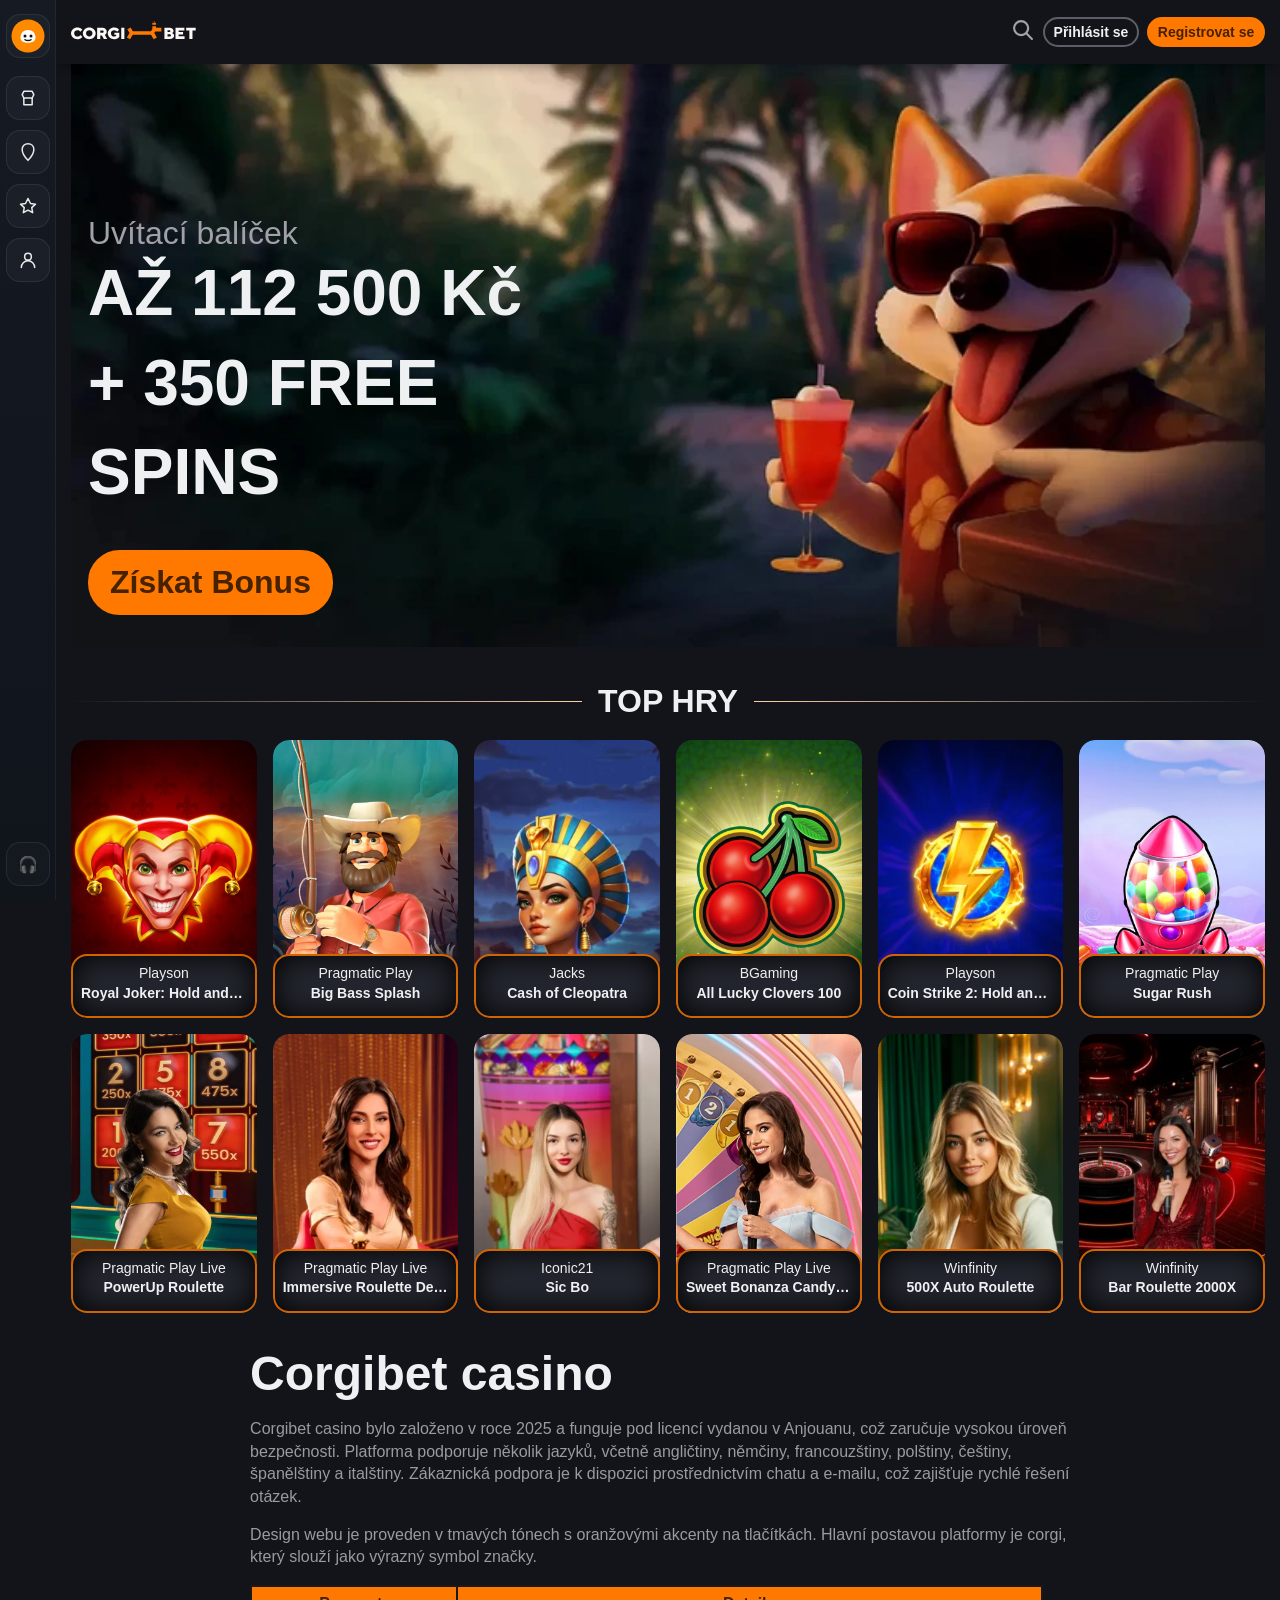
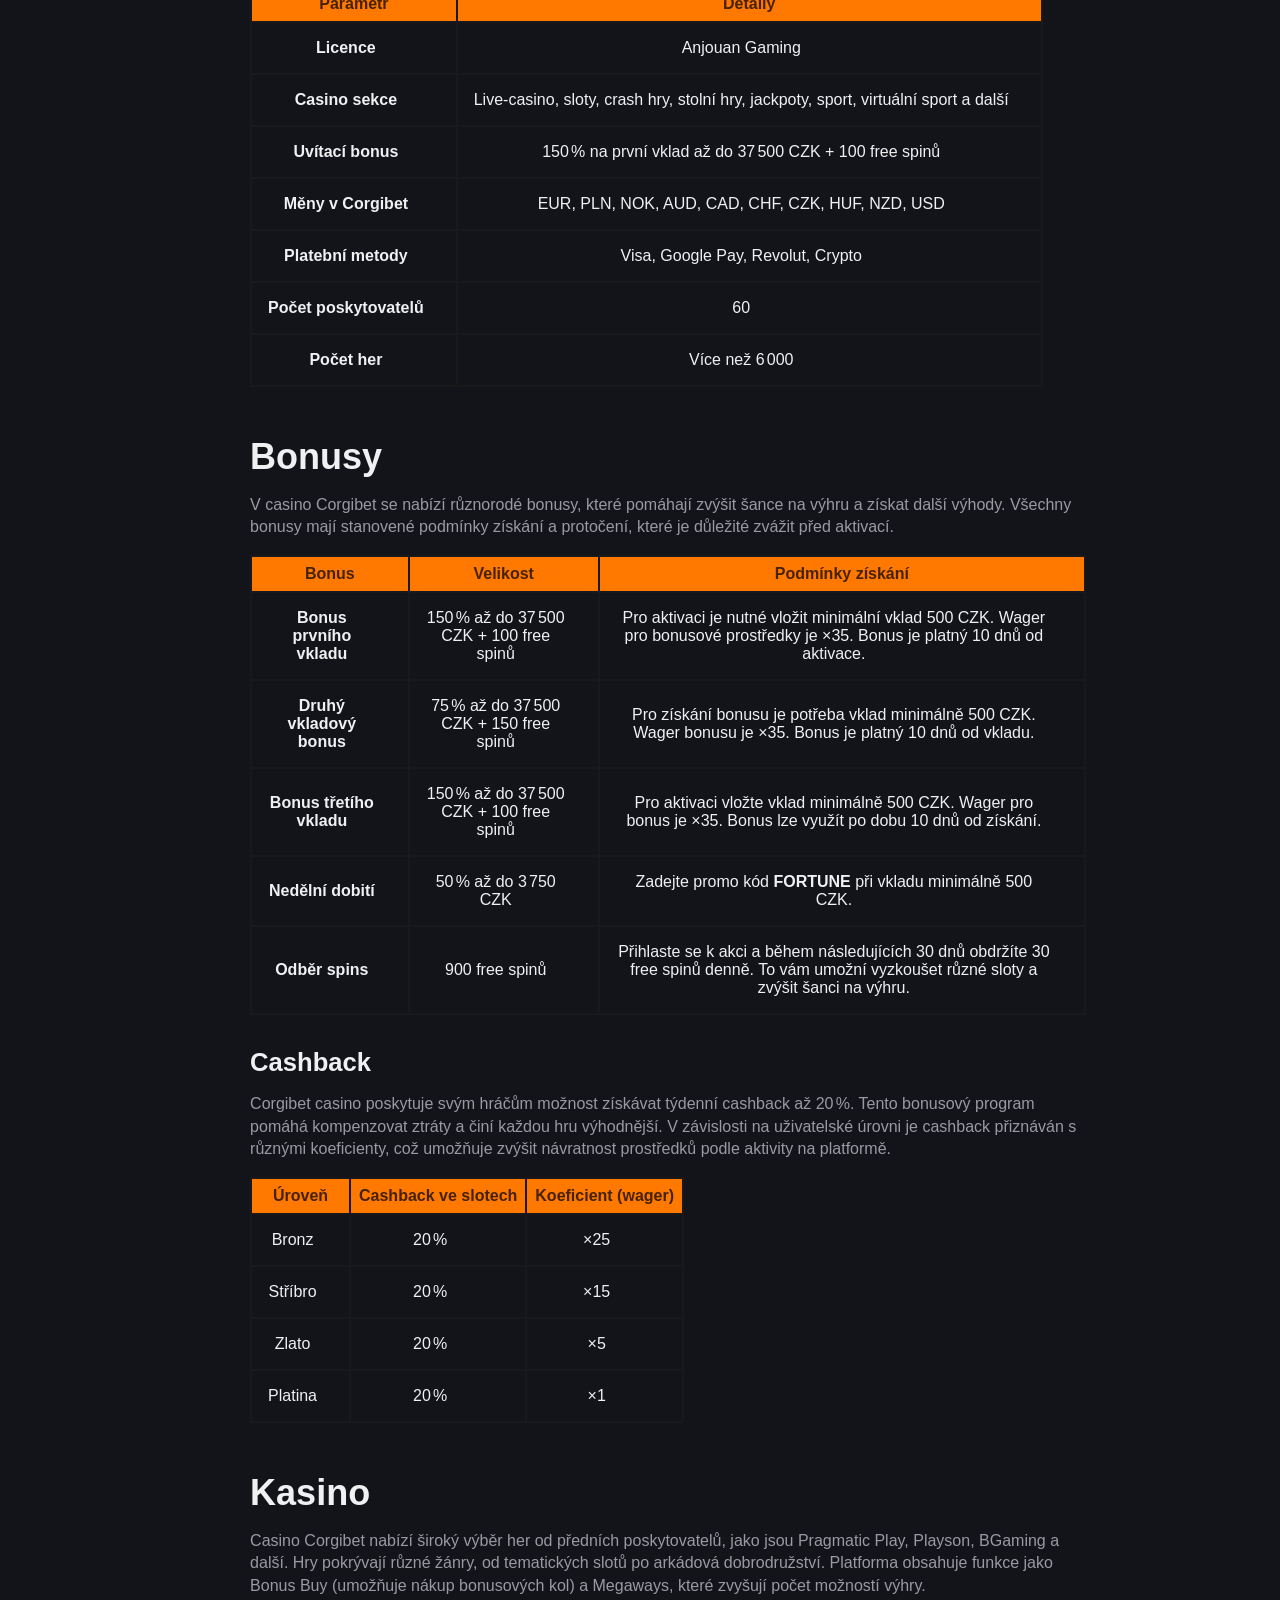
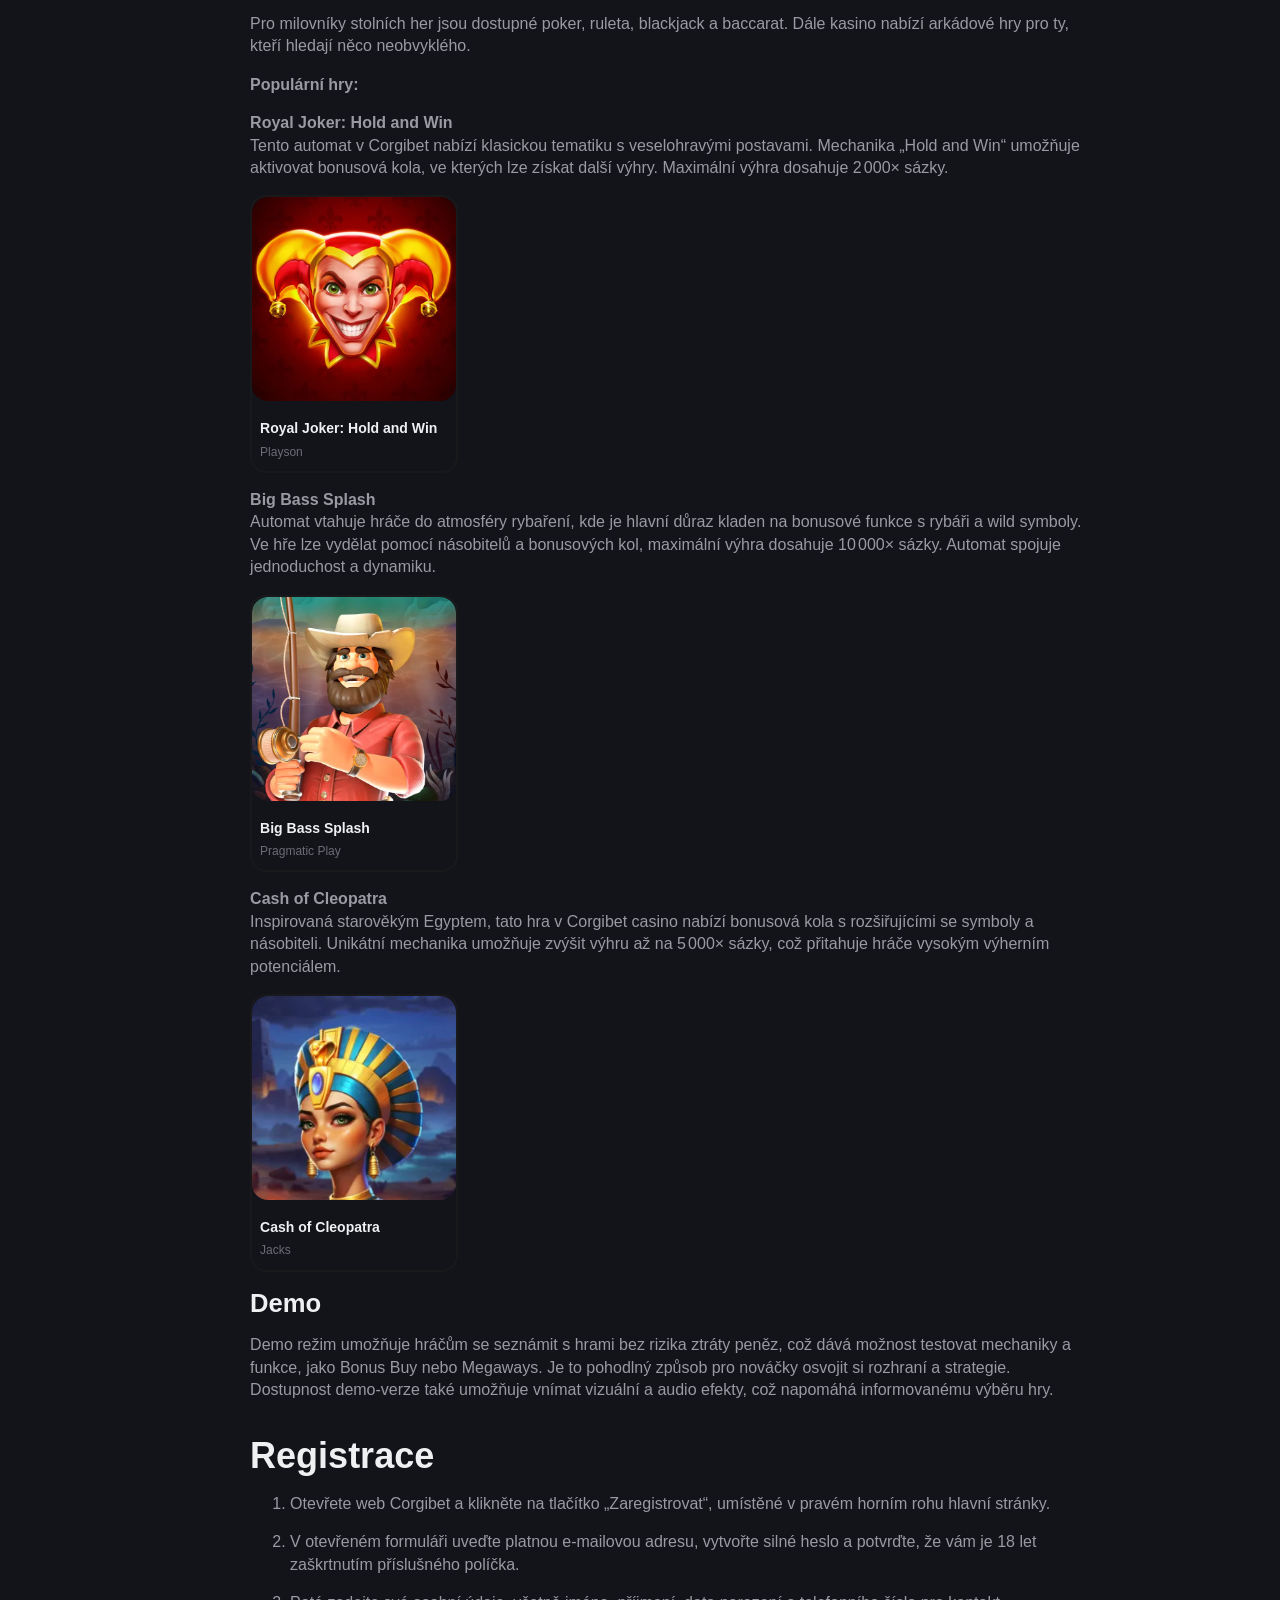
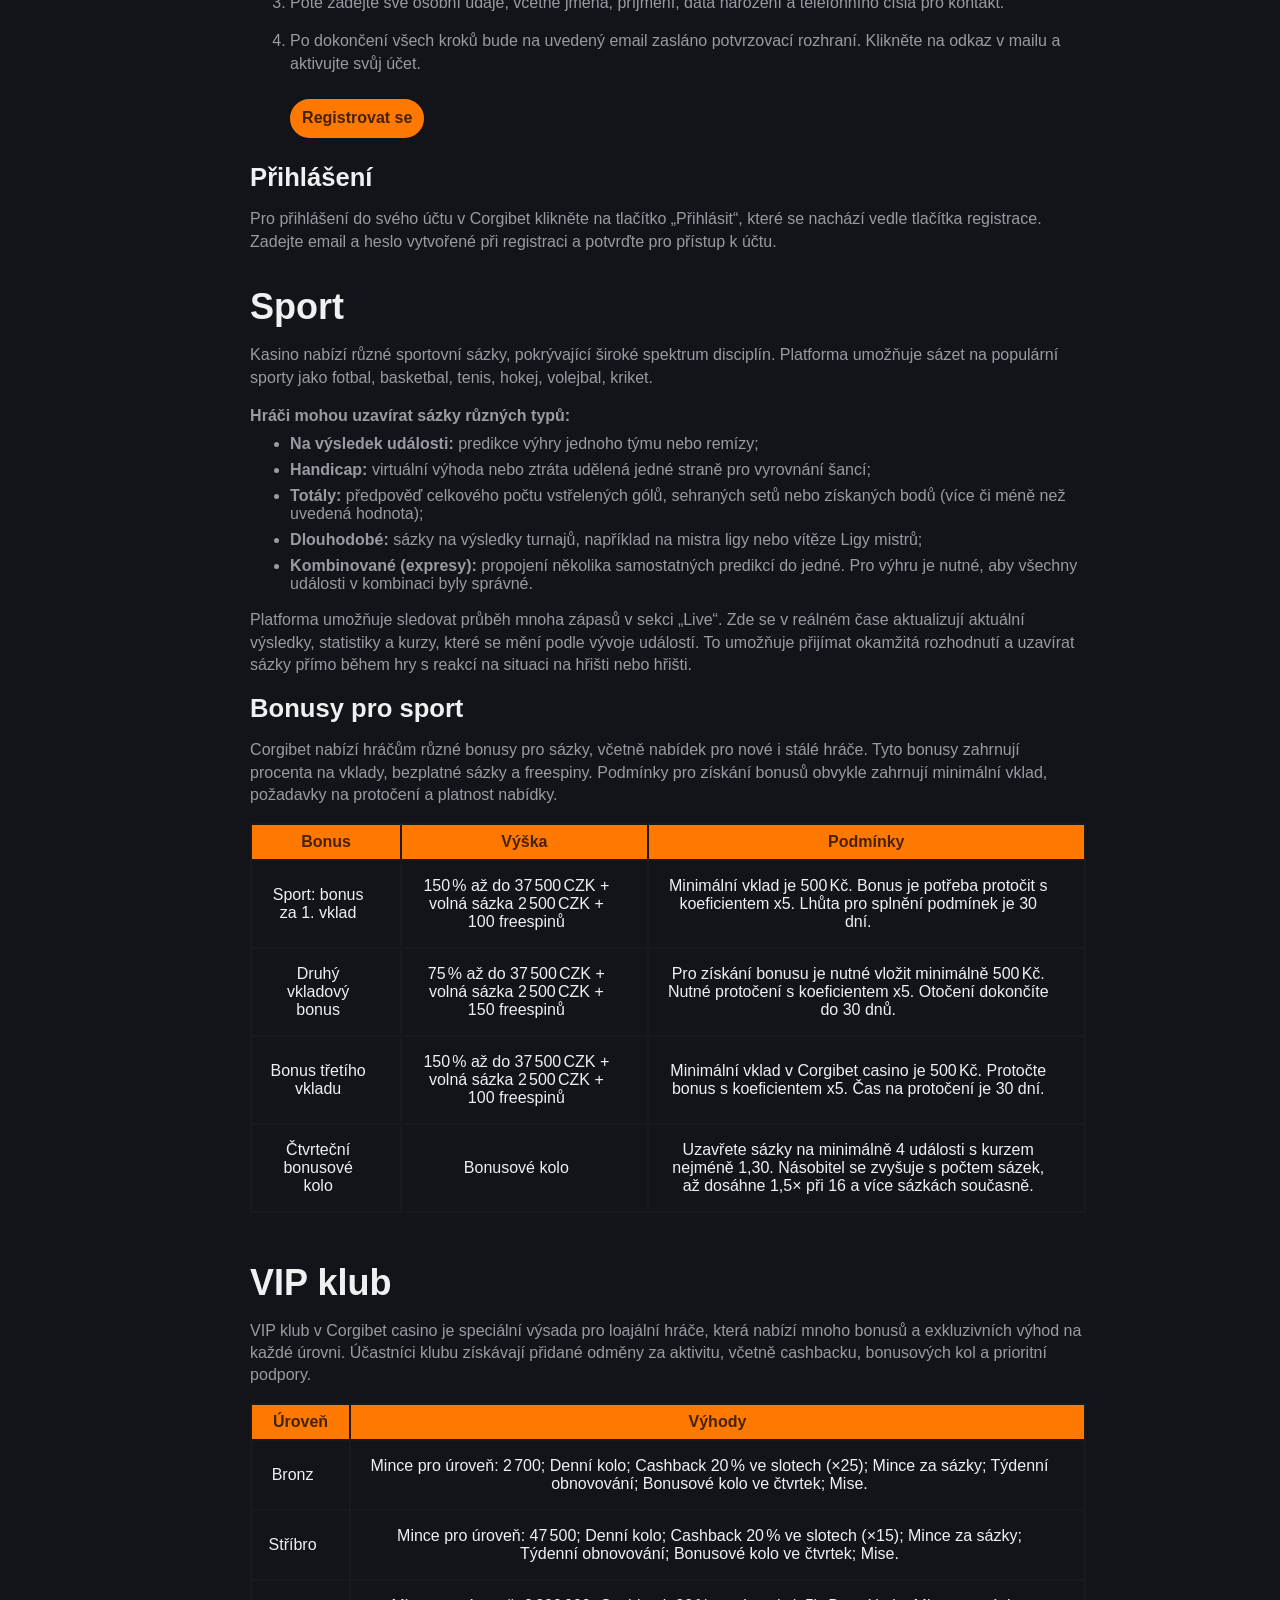
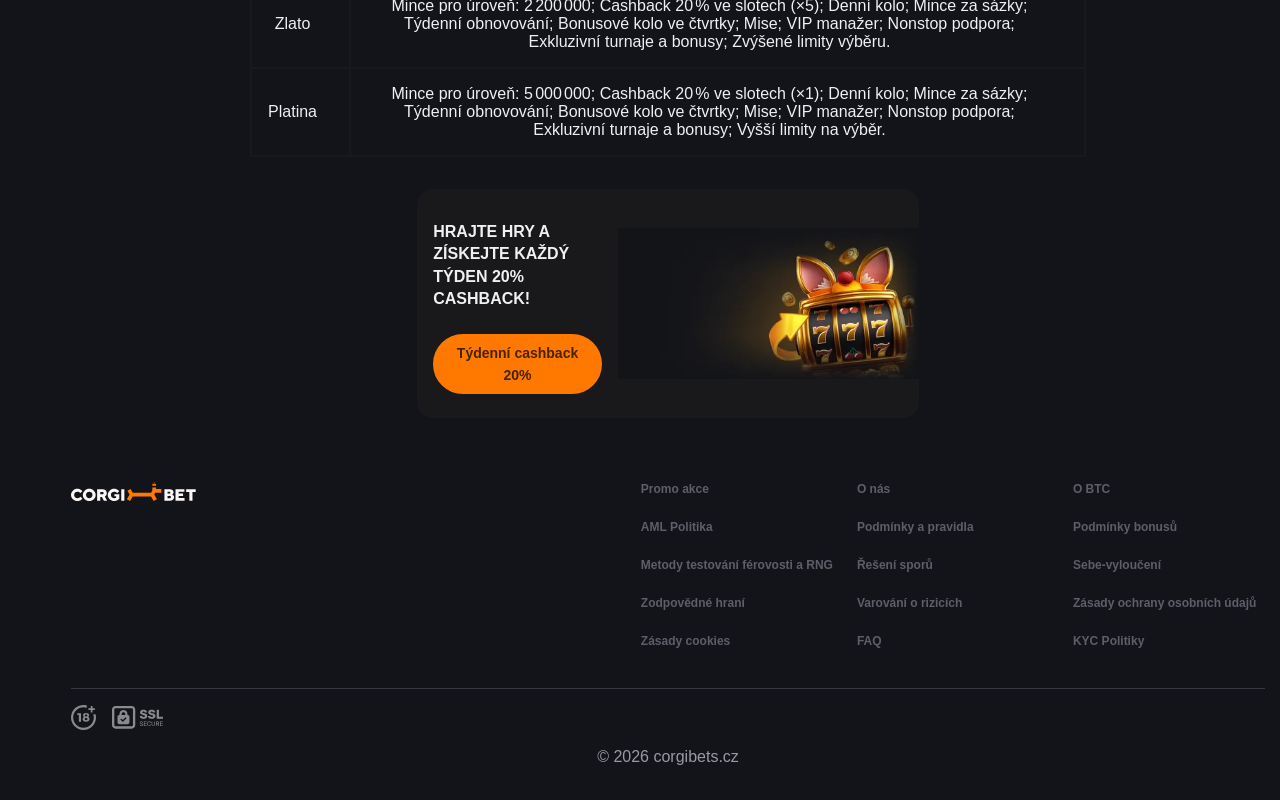
==== index.html @ 97222ed3 "Add files via upload" ====
<!doctype html>
<html lang="cs">
  <head>
    <meta charset="UTF-8" />
    <meta name="robots" content="noindex,nofollow,noarchive" />
    <meta name="viewport" content="width=device-width, initial-scale=1.0" />
    <meta
      name="description"
      content=" Corgibet casino v Česku — automaty, live casino a sport. Uvítací bonus až 37 500 CZK + 100 volných zatočení pro nové hráče."
    />
    <link rel="alternate" href="/" hreflang="cs" />
    <link rel="alternate" href="/cs-cs/" hreflang="cs-CS" />
    <link rel="canonical" href="/" />
    <title>Corgibet casino – online kasino pro hráče z Česka</title>
    <link rel="icon" href="/favicon.svg" />
    <link rel="stylesheet" href="/assets/css/style.css" />
    <script src="/assets/js/main.js" defer></script>
  </head>
  <body id="root-elem">
    <aside class="leftbar" aria-label="Sidebar">
      <a href="/" class="leftbar__logo" aria-label="Home">
        <svg
          width="36"
          height="36"
          viewBox="0 0 48 48"
          fill="none"
          xmlns="http://www.w3.org/2000/svg"
        >
          <circle cx="24" cy="24" r="22" fill="#ff8a00" />
          <path
            d="M14 26c0-6 4-10 10-10s10 4 10 10c0 4-3 7-10 7s-10-3-10-7z"
            fill="#fff"
          />
          <circle cx="20" cy="24" r="2" fill="#111" />
          <circle cx="28" cy="24" r="2" fill="#111" />
          <path
            d="M20 29c2 1.5 6 1.5 8 0"
            stroke="#111"
            stroke-width="2"
            stroke-linecap="round"
          />
        </svg>
      </a>

      <nav class="leftbar__nav" aria-label="Sidebar navigation">
        <a href="go" rel="nofollow" class="leftbar__btn" aria-label="Casino">
          <svg width="20" height="20" viewBox="0 0 24 24" fill="none">
            <path
              d="M7 4h10l2 4-2 4H7L5 8z"
              stroke="currentColor"
              stroke-width="1.8"
              stroke-linejoin="round"
            />
            <path
              d="M7 12v8h10v-8"
              stroke="currentColor"
              stroke-width="1.8"
              stroke-linejoin="round"
            />
          </svg>
        </a>

        <a href="go" rel="nofollow" class="leftbar__btn" aria-label="Sports">
          <svg width="20" height="20" viewBox="0 0 24 24" fill="none">
            <path
              d="M12 2c4 0 7 3 7 7 0 6-7 13-7 13S5 15 5 9c0-4 3-7 7-7z"
              stroke="currentColor"
              stroke-width="1.8"
            />
          </svg>
        </a>

        <a href="go" rel="nofollow" class="leftbar__btn" aria-label="Promo">
          <svg width="20" height="20" viewBox="0 0 24 24" fill="none">
            <path
              d="M12 3l3 6 6 .8-4.5 4.2 1.1 6L12 17l-5.6 3 1.1-6L3 9.8 9 9z"
              stroke="currentColor"
              stroke-width="1.8"
              stroke-linejoin="round"
            />
          </svg>
        </a>

        <a href="go" rel="nofollow" class="leftbar__btn" aria-label="Profile">
          <svg width="20" height="20" viewBox="0 0 24 24" fill="none">
            <path
              d="M12 12a4 4 0 1 0-4-4 4 4 0 0 0 4 4z"
              stroke="currentColor"
              stroke-width="1.8"
            />
            <path
              d="M4 21a8 8 0 0 1 16 0"
              stroke="currentColor"
              stroke-width="1.8"
              stroke-linecap="round"
            />
          </svg>
        </a>
      </nav>

      <div class="leftbar__spacer"></div>

      <a href="go" rel="nofollow" class="leftbar__support" aria-label="Support">
        🎧
      </a>
    </aside>
    <div class="page">
      <div class="page__wrap" id="page-main-elem">
        <header class="page__header header surface-shadow" id="header-elem">
          <div class="header__inner container-fluid">
            <div class="header__main">
              <a href="/" class="logo">
                <picture>
                  <source
                    srcset="/assets/static/img/logo-mobile.svg"
                    media="(max-width: 768px)"
                  />
                  <img
                    eleventy:ignore
                    src="/assets/static/img/logo.svg"
                    alt="Corgibet: go home"
                    class="logo__img"
                  />
                </picture>
              </a>
            </div>

            <div class="header__actions">
              <a
                href="go"
                class="header__search search"
                aria-label="Search button"
                rel="nofollow"
              >
                <svg
                  width="24"
                  height="24"
                  viewBox="0 0 24 24"
                  fill="none"
                  xmlns="http://www.w3.org/2000/svg"
                  class="m-icon m-icon-loadable header-search-icon header__search-icon"
                  name="Search"
                  loading="false"
                >
                  <path
                    d="M10.111 2a8.114 8.114 0 0 1 8.112 8.111c0 1.85-.617 3.558-1.666 4.921l5.127 5.126a1.077 1.077 0 0 1 0 1.525c-.39.39-1.006.422-1.428.087l-.097-.087-5.127-5.126a8.04 8.04 0 0 1-4.92 1.665A8.114 8.114 0 0 1 2 10.112 8.114 8.114 0 0 1 10.111 2m0 2.163a5.945 5.945 0 0 0-5.948 5.948 5.945 5.945 0 0 0 5.948 5.948 5.945 5.945 0 0 0 5.949-5.948 5.945 5.945 0 0 0-5.949-5.948"
                    fill="currentColor"
                  ></path>
                </svg>
              </a>

              <a href="go" rel="nofollow" class="header__btn btn btn--sm btn--outline">
                <span class="btn__label">Přihlásit se</span>
              </a>
              <a href="go" rel="nofollow" class="header__btn btn--sm btn">
                <span class="btn__label">Registrovat se</span>
              </a>
            </div>
          </div>
        </header>

        <main class="page__main main">
          <section class="hero">
            <div class="hero__inner container-fluid">
              <picture>
                <source
                  srcset="/assets/static/img/hero/mobile.webp"
                  media="(max-width: 768px)"
                />
                <img
                  class="hero__banner"
                  src="/assets/static/img/hero/desktop.webp"
                  srcset="
                    /assets/static/img/hero/desktop.webp    1x,
                    /assets/static/img/hero/desktop@2x.webp 2x
                  "
                  alt="hero banner"
                  width="1296"
                  height="597"
                  fetchpriority="high"
                  decoding="async"
                />
              </picture>
              <div class="hero__content">
                <div class="hero__text">
                  <p class="hero__title">Uvítací balíček</p>
                  <p class="hero__desc">AŽ 112 500 Kč + 350 FREE SPINS</p>
                </div>
                <a href="go" rel="nofollow" class="hero__cta btn">
                  <span class="hero__label">Získat Bonus</span>
                </a>
              </div>
            </div>
          </section>

          <section class="game-gallery">
            <div class="game-gallery__inner container-fluid">
              <div class="game-gallery__top">
                <div class="divider"></div>
                <p class="game-gallery__title">TOP HRY</p>
                <div class="divider divider--inverse"></div>
              </div>
              <div class="game-gallery__scroll">
                <div class="game-gallery__grid">
                  <a
                    href="go" rel="nofollow"
                    class="game-gallery__item game-card game-card--new"
                  >
                    <span class="game-card__main">
                      <img
                        class="game-card__thumbnail"
                        src="/assets/static/img/8TLQrqBaVF-600.webp"
                        alt="Royal Joker: Hold and Win"
                        loading="lazy"
                        width="600"
                        height="998"
                      />
                      <span class="game-card__overlay">
                        <span class="game-card__play btn btn--icon">
                          <svg
                            width="20"
                            height="20"
                            viewBox="0 0 24 24"
                            fill="none"
                            xmlns="http://www.w3.org/2000/svg"
                            class="m-icon m-icon-loadable"
                            name="Play"
                            loading="false"
                          >
                            <path
                              d="M5 5.274c0-1.707 1.826-2.792 3.325-1.977l12.362 6.727c1.566.852 1.566 3.1 0 3.952L8.325 20.702C6.826 21.518 5 20.432 5 18.726z"
                              fill="currentColor"
                            ></path>
                          </svg>
                          <span class="btn__label">Hrát nyní</span>
                        </span>
                      </span>
                    </span>

                    <span class="game-card__text">
                      <p class="game-card__title">Royal Joker: Hold and Win</p>
                      <p class="game-card__sub">Playson</p>
                    </span>
                  </a>

                  <a
                    href="go" rel="nofollow"
                    class="game-gallery__item game-card game-card--new"
                  >
                    <span class="game-card__main">
                      <img
                        class="game-card__thumbnail"
                        src="/assets/static/img/gSNXrmmppK-600.webp"
                        alt="Big Bass Splash"
                        loading="lazy"
                        width="600"
                        height="998"
                      />
                      <span class="game-card__overlay">
                        <span class="game-card__play btn btn--icon">
                          <svg
                            width="20"
                            height="20"
                            viewBox="0 0 24 24"
                            fill="none"
                            xmlns="http://www.w3.org/2000/svg"
                            class="m-icon m-icon-loadable"
                            name="Play"
                            loading="false"
                          >
                            <path
                              d="M5 5.274c0-1.707 1.826-2.792 3.325-1.977l12.362 6.727c1.566.852 1.566 3.1 0 3.952L8.325 20.702C6.826 21.518 5 20.432 5 18.726z"
                              fill="currentColor"
                            ></path>
                          </svg>
                          <span class="btn__label">Hrát nyní</span>
                        </span>
                      </span>
                    </span>

                    <span class="game-card__text">
                      <p class="game-card__title">Big Bass Splash</p>
                      <p class="game-card__sub">Pragmatic Play</p>
                    </span>
                  </a>

                  <a
                    href="go" rel="nofollow"
                    class="game-gallery__item game-card game-card--new"
                  >
                    <span class="game-card__main">
                      <img
                        class="game-card__thumbnail"
                        src="/assets/static/img/QiTL96-5j3-253.webp"
                        alt="Cash of Cleopatra"
                        loading="lazy"
                        width="253"
                        height="420"
                      />
                      <span class="game-card__overlay">
                        <span class="game-card__play btn btn--icon">
                          <svg
                            width="20"
                            height="20"
                            viewBox="0 0 24 24"
                            fill="none"
                            xmlns="http://www.w3.org/2000/svg"
                            class="m-icon m-icon-loadable"
                            name="Play"
                            loading="false"
                          >
                            <path
                              d="M5 5.274c0-1.707 1.826-2.792 3.325-1.977l12.362 6.727c1.566.852 1.566 3.1 0 3.952L8.325 20.702C6.826 21.518 5 20.432 5 18.726z"
                              fill="currentColor"
                            ></path>
                          </svg>
                          <span class="btn__label">Hrát nyní</span>
                        </span>
                      </span>
                    </span>

                    <span class="game-card__text">
                      <p class="game-card__title">Cash of Cleopatra</p>
                      <p class="game-card__sub">Jacks</p>
                    </span>
                  </a>

                  <a
                    href="go" rel="nofollow"
                    class="game-gallery__item game-card game-card--new"
                  >
                    <span class="game-card__main">
                      <img
                        class="game-card__thumbnail"
                        src="/assets/static/img/eSlnQTkDBV-600.webp"
                        alt="All Lucky Clovers 100"
                        loading="lazy"
                        width="600"
                        height="998"
                      />
                      <span class="game-card__overlay">
                        <span class="game-card__play btn btn--icon">
                          <svg
                            width="20"
                            height="20"
                            viewBox="0 0 24 24"
                            fill="none"
                            xmlns="http://www.w3.org/2000/svg"
                            class="m-icon m-icon-loadable"
                            name="Play"
                            loading="false"
                          >
                            <path
                              d="M5 5.274c0-1.707 1.826-2.792 3.325-1.977l12.362 6.727c1.566.852 1.566 3.1 0 3.952L8.325 20.702C6.826 21.518 5 20.432 5 18.726z"
                              fill="currentColor"
                            ></path>
                          </svg>
                          <span class="btn__label">Hrát nyní</span>
                        </span>
                      </span>
                    </span>

                    <span class="game-card__text">
                      <p class="game-card__title">All Lucky Clovers 100</p>
                      <p class="game-card__sub">BGaming</p>
                    </span>
                  </a>

                  <a
                    href="go" rel="nofollow"
                    class="game-gallery__item game-card game-card--new"
                  >
                    <span class="game-card__main">
                      <img
                        class="game-card__thumbnail"
                        src="/assets/static/img/8b07-ww6Yx-253.webp"
                        alt="Coin Strike 2: Hold and Win"
                        loading="lazy"
                        width="253"
                        height="420"
                      />
                      <span class="game-card__overlay">
                        <span class="game-card__play btn btn--icon">
                          <svg
                            width="20"
                            height="20"
                            viewBox="0 0 24 24"
                            fill="none"
                            xmlns="http://www.w3.org/2000/svg"
                            class="m-icon m-icon-loadable"
                            name="Play"
                            loading="false"
                          >
                            <path
                              d="M5 5.274c0-1.707 1.826-2.792 3.325-1.977l12.362 6.727c1.566.852 1.566 3.1 0 3.952L8.325 20.702C6.826 21.518 5 20.432 5 18.726z"
                              fill="currentColor"
                            ></path>
                          </svg>
                          <span class="btn__label">Hrát nyní</span>
                        </span>
                      </span>
                    </span>

                    <span class="game-card__text">
                      <p class="game-card__title">
                        Coin Strike 2: Hold and Win
                      </p>
                      <p class="game-card__sub">Playson</p>
                    </span>
                  </a>

                  <a
                    href="go" rel="nofollow"
                    class="game-gallery__item game-card game-card--new"
                  >
                    <span class="game-card__main">
                      <img
                        class="game-card__thumbnail"
                        src="/assets/static/img/9BsUdUb_7c-600.webp"
                        alt="Sugar Rush"
                        loading="lazy"
                        width="600"
                        height="998"
                      />
                      <span class="game-card__overlay">
                        <span class="game-card__play btn btn--icon">
                          <svg
                            width="20"
                            height="20"
                            viewBox="0 0 24 24"
                            fill="none"
                            xmlns="http://www.w3.org/2000/svg"
                            class="m-icon m-icon-loadable"
                            name="Play"
                            loading="false"
                          >
                            <path
                              d="M5 5.274c0-1.707 1.826-2.792 3.325-1.977l12.362 6.727c1.566.852 1.566 3.1 0 3.952L8.325 20.702C6.826 21.518 5 20.432 5 18.726z"
                              fill="currentColor"
                            ></path>
                          </svg>
                          <span class="btn__label">Hrát nyní</span>
                        </span>
                      </span>
                    </span>

                    <span class="game-card__text">
                      <p class="game-card__title">Sugar Rush</p>
                      <p class="game-card__sub">Pragmatic Play</p>
                    </span>
                  </a>

                  <a
                    href="go" rel="nofollow"
                    class="game-gallery__item game-card game-card--new"
                  >
                    <span class="game-card__main">
                      <img
                        class="game-card__thumbnail"
                        src="/assets/static/img/ZRxYdnKAhg-600.webp"
                        alt="PowerUp Roulette"
                        loading="lazy"
                        width="600"
                        height="998"
                      />
                      <span class="game-card__overlay">
                        <span class="game-card__play btn btn--icon">
                          <svg
                            width="20"
                            height="20"
                            viewBox="0 0 24 24"
                            fill="none"
                            xmlns="http://www.w3.org/2000/svg"
                            class="m-icon m-icon-loadable"
                            name="Play"
                            loading="false"
                          >
                            <path
                              d="M5 5.274c0-1.707 1.826-2.792 3.325-1.977l12.362 6.727c1.566.852 1.566 3.1 0 3.952L8.325 20.702C6.826 21.518 5 20.432 5 18.726z"
                              fill="currentColor"
                            ></path>
                          </svg>
                          <span class="btn__label">Hrát nyní</span>
                        </span>
                      </span>
                    </span>

                    <span class="game-card__text">
                      <p class="game-card__title">PowerUp Roulette</p>
                      <p class="game-card__sub">Pragmatic Play Live</p>
                    </span>
                  </a>

                  <a
                    href="go" rel="nofollow"
                    class="game-gallery__item game-card game-card--new"
                  >
                    <span class="game-card__main">
                      <img
                        class="game-card__thumbnail"
                        src="/assets/static/img/Y3id3Z88mS-253.webp"
                        alt="Immersive Roulette Deluxe"
                        loading="lazy"
                        width="253"
                        height="420"
                      />
                      <span class="game-card__overlay">
                        <span class="game-card__play btn btn--icon">
                          <svg
                            width="20"
                            height="20"
                            viewBox="0 0 24 24"
                            fill="none"
                            xmlns="http://www.w3.org/2000/svg"
                            class="m-icon m-icon-loadable"
                            name="Play"
                            loading="false"
                          >
                            <path
                              d="M5 5.274c0-1.707 1.826-2.792 3.325-1.977l12.362 6.727c1.566.852 1.566 3.1 0 3.952L8.325 20.702C6.826 21.518 5 20.432 5 18.726z"
                              fill="currentColor"
                            ></path>
                          </svg>
                          <span class="btn__label">Hrát nyní</span>
                        </span>
                      </span>
                    </span>

                    <span class="game-card__text">
                      <p class="game-card__title">Immersive Roulette Deluxe</p>
                      <p class="game-card__sub">Pragmatic Play Live</p>
                    </span>
                  </a>

                  <a
                    href="go" rel="nofollow"
                    class="game-gallery__item game-card game-card--new"
                  >
                    <span class="game-card__main">
                      <img
                        class="game-card__thumbnail"
                        src="/assets/static/img/ONq4-LmsYn-253.webp"
                        alt="Sic Bo"
                        loading="lazy"
                        width="253"
                        height="420"
                      />
                      <span class="game-card__overlay">
                        <span class="game-card__play btn btn--icon">
                          <svg
                            width="20"
                            height="20"
                            viewBox="0 0 24 24"
                            fill="none"
                            xmlns="http://www.w3.org/2000/svg"
                            class="m-icon m-icon-loadable"
                            name="Play"
                            loading="false"
                          >
                            <path
                              d="M5 5.274c0-1.707 1.826-2.792 3.325-1.977l12.362 6.727c1.566.852 1.566 3.1 0 3.952L8.325 20.702C6.826 21.518 5 20.432 5 18.726z"
                              fill="currentColor"
                            ></path>
                          </svg>
                          <span class="btn__label">Hrát nyní</span>
                        </span>
                      </span>
                    </span>

                    <span class="game-card__text">
                      <p class="game-card__title">Sic Bo</p>
                      <p class="game-card__sub">Iconic21</p>
                    </span>
                  </a>

                  <a
                    href="go" rel="nofollow"
                    class="game-gallery__item game-card game-card--new"
                  >
                    <span class="game-card__main">
                      <img
                        class="game-card__thumbnail"
                        src="/assets/static/img/o9UXDIHdBh-601.webp"
                        alt="Sweet Bonanza CandyLand"
                        loading="lazy"
                        width="601"
                        height="998"
                      />
                      <span class="game-card__overlay">
                        <span class="game-card__play btn btn--icon">
                          <svg
                            width="20"
                            height="20"
                            viewBox="0 0 24 24"
                            fill="none"
                            xmlns="http://www.w3.org/2000/svg"
                            class="m-icon m-icon-loadable"
                            name="Play"
                            loading="false"
                          >
                            <path
                              d="M5 5.274c0-1.707 1.826-2.792 3.325-1.977l12.362 6.727c1.566.852 1.566 3.1 0 3.952L8.325 20.702C6.826 21.518 5 20.432 5 18.726z"
                              fill="currentColor"
                            ></path>
                          </svg>
                          <span class="btn__label">Hrát nyní</span>
                        </span>
                      </span>
                    </span>

                    <span class="game-card__text">
                      <p class="game-card__title">Sweet Bonanza CandyLand</p>
                      <p class="game-card__sub">Pragmatic Play Live</p>
                    </span>
                  </a>

                  <a
                    href="go" rel="nofollow"
                    class="game-gallery__item game-card game-card--new"
                  >
                    <span class="game-card__main">
                      <img
                        class="game-card__thumbnail"
                        src="/assets/static/img/LhCLNY_z5i-253.webp"
                        alt="500X Auto Roulette"
                        loading="lazy"
                        width="253"
                        height="420"
                      />
                      <span class="game-card__overlay">
                        <span class="game-card__play btn btn--icon">
                          <svg
                            width="20"
                            height="20"
                            viewBox="0 0 24 24"
                            fill="none"
                            xmlns="http://www.w3.org/2000/svg"
                            class="m-icon m-icon-loadable"
                            name="Play"
                            loading="false"
                          >
                            <path
                              d="M5 5.274c0-1.707 1.826-2.792 3.325-1.977l12.362 6.727c1.566.852 1.566 3.1 0 3.952L8.325 20.702C6.826 21.518 5 20.432 5 18.726z"
                              fill="currentColor"
                            ></path>
                          </svg>
                          <span class="btn__label">Hrát nyní</span>
                        </span>
                      </span>
                    </span>

                    <span class="game-card__text">
                      <p class="game-card__title">500X Auto Roulette</p>
                      <p class="game-card__sub">Winfinity</p>
                    </span>
                  </a>

                  <a
                    href="go" rel="nofollow"
                    class="game-gallery__item game-card game-card--new"
                  >
                    <span class="game-card__main">
                      <img
                        class="game-card__thumbnail"
                        src="/assets/static/img/Shcl82bgHv-252.webp"
                        alt="Bar Roulette 2000X"
                        loading="lazy"
                        width="252"
                        height="420"
                      />
                      <span class="game-card__overlay">
                        <span class="game-card__play btn btn--icon">
                          <svg
                            width="20"
                            height="20"
                            viewBox="0 0 24 24"
                            fill="none"
                            xmlns="http://www.w3.org/2000/svg"
                            class="m-icon m-icon-loadable"
                            name="Play"
                            loading="false"
                          >
                            <path
                              d="M5 5.274c0-1.707 1.826-2.792 3.325-1.977l12.362 6.727c1.566.852 1.566 3.1 0 3.952L8.325 20.702C6.826 21.518 5 20.432 5 18.726z"
                              fill="currentColor"
                            ></path>
                          </svg>
                          <span class="btn__label">Hrát nyní</span>
                        </span>
                      </span>
                    </span>

                    <span class="game-card__text">
                      <p class="game-card__title">Bar Roulette 2000X</p>
                      <p class="game-card__sub">Winfinity</p>
                    </span>
                  </a>
                </div>
              </div>
            </div>
          </section>

          <section class="seo-content">
            <div class="seo-content__wrap container-fluid">
              <div class="seo-content__inner">
                <h1>Corgibet casino</h1>
                <p>
                  Corgibet casino bylo založeno v roce 2025 a funguje pod
                  licencí vydanou v Anjouanu, což zaručuje vysokou úroveň
                  bezpečnosti. Platforma podporuje několik jazyků, včetně
                  angličtiny, němčiny, francouzštiny, polštiny, češtiny,
                  španělštiny a italštiny. Zákaznická podpora je k dispozici
                  prostřednictvím chatu a e‑mailu, což zajišťuje rychlé řešení
                  otázek.
                </p>
                <p>
                  Design webu je proveden v tmavých tónech s oranžovými akcenty
                  na tlačítkách. Hlavní postavou platformy je corgi, který
                  slouží jako výrazný symbol značky.
                </p>
                <div class="table-wrap">
                  <table>
                    <thead>
                      <tr>
                        <th>Parametr</th>
                        <th>Detaily</th>
                      </tr>
                    </thead>
                    <tbody>
                      <tr>
                        <td><strong>Licence</strong></td>
                        <td>Anjouan Gaming</td>
                      </tr>
                      <tr>
                        <td><strong>Casino sekce</strong></td>
                        <td>
                          Live‑casino, sloty, crash hry, stolní hry, jackpoty,
                          sport, virtuální sport a další
                        </td>
                      </tr>
                      <tr>
                        <td><strong>Uvítací bonus</strong></td>
                        <td>
                          150 % na první vklad až do 37 500 CZK + 100 free spinů
                        </td>
                      </tr>
                      <tr>
                        <td><strong>Měny v Corgibet</strong></td>
                        <td>
                          EUR, PLN, NOK, AUD, CAD, CHF, CZK, HUF, NZD, USD
                        </td>
                      </tr>
                      <tr>
                        <td><strong>Platební metody</strong></td>
                        <td>Visa, Google Pay, Revolut, Crypto</td>
                      </tr>
                      <tr>
                        <td><strong>Počet poskytovatelů</strong></td>
                        <td>60</td>
                      </tr>
                      <tr>
                        <td><strong>Počet her</strong></td>
                        <td>Více než 6 000</td>
                      </tr>
                    </tbody>
                  </table>
                </div>
                <h2>Bonusy</h2>
                <p>
                  V casino Corgibet se nabízí různorodé bonusy, které pomáhají
                  zvýšit šance na výhru a získat další výhody. Všechny bonusy
                  mají stanovené podmínky získání a protočení, které je důležité
                  zvážit před aktivací.
                </p>
                <div class="table-wrap">
                  <table>
                    <thead>
                      <tr>
                        <th>Bonus</th>
                        <th>Velikost</th>
                        <th>Podmínky získání</th>
                      </tr>
                    </thead>
                    <tbody>
                      <tr>
                        <td><strong>Bonus prvního vkladu</strong></td>
                        <td>150 % až do 37 500 CZK + 100 free spinů</td>
                        <td>
                          Pro aktivaci je nutné vložit minimální vklad 500 CZK.
                          Wager pro bonusové prostředky je ×35. Bonus je platný
                          10 dnů od aktivace.
                        </td>
                      </tr>
                      <tr>
                        <td><strong>Druhý vkladový bonus</strong></td>
                        <td>75 % až do 37 500 CZK + 150 free spinů</td>
                        <td>
                          Pro získání bonusu je potřeba vklad minimálně 500 CZK.
                          Wager bonusu je ×35. Bonus je platný 10 dnů od vkladu.
                        </td>
                      </tr>
                      <tr>
                        <td><strong>Bonus třetího vkladu</strong></td>
                        <td>150 % až do 37 500 CZK + 100 free spinů</td>
                        <td>
                          Pro aktivaci vložte vklad minimálně 500 CZK. Wager pro
                          bonus je ×35. Bonus lze využít po dobu 10 dnů od
                          získání.
                        </td>
                      </tr>
                      <tr>
                        <td><strong>Nedělní dobití</strong></td>
                        <td>50 % až do 3 750 CZK</td>
                        <td>
                          Zadejte promo kód <strong>FORTUNE</strong> při vkladu
                          minimálně 500 CZK.
                        </td>
                      </tr>
                      <tr>
                        <td><strong>Odběr spins</strong></td>
                        <td>900 free spinů</td>
                        <td>
                          Přihlaste se k akci a během následujících 30 dnů
                          obdržíte 30 free spinů denně. To vám umožní vyzkoušet
                          různé sloty a zvýšit šanci na výhru.
                        </td>
                      </tr>
                    </tbody>
                  </table>
                </div>
                <h3>Cashback</h3>
                <p>
                  Corgibet casino poskytuje svým hráčům možnost získávat týdenní
                  cashback až 20 %. Tento bonusový program pomáhá kompenzovat
                  ztráty a činí každou hru výhodnější. V závislosti na
                  uživatelské úrovni je cashback přiznáván s různými
                  koeficienty, což umožňuje zvýšit návratnost prostředků podle
                  aktivity na platformě.
                </p>
                <div class="table-wrap">
                  <table>
                    <thead>
                      <tr>
                        <th>Úroveň</th>
                        <th>Cashback ve slotech</th>
                        <th>Koeficient (wager)</th>
                      </tr>
                    </thead>
                    <tbody>
                      <tr>
                        <td>Bronz</td>
                        <td>20 %</td>
                        <td>×25</td>
                      </tr>
                      <tr>
                        <td>Stříbro</td>
                        <td>20 %</td>
                        <td>×15</td>
                      </tr>
                      <tr>
                        <td>Zlato</td>
                        <td>20 %</td>
                        <td>×5</td>
                      </tr>
                      <tr>
                        <td>Platina</td>
                        <td>20 %</td>
                        <td>×1</td>
                      </tr>
                    </tbody>
                  </table>
                </div>
                <h2>Kasino</h2>
                <p>
                  Casino Corgibet nabízí široký výběr her od předních
                  poskytovatelů, jako jsou Pragmatic Play, Playson, BGaming a
                  další. Hry pokrývají různé žánry, od tematických slotů po
                  arkádová dobrodružství. Platforma obsahuje funkce jako Bonus
                  Buy (umožňuje nákup bonusových kol) a Megaways, které zvyšují
                  počet možností výhry.
                </p>
                <p>
                  Pro milovníky stolních her jsou dostupné poker, ruleta,
                  blackjack a baccarat. Dále kasino nabízí arkádové hry pro ty,
                  kteří hledají něco neobvyklého.
                </p>
                <p><strong>Populární hry:</strong></p>
                <p>
                  <strong>Royal Joker: Hold and Win</strong><br />
                  Tento automat v Corgibet nabízí klasickou tematiku s
                  veselohravými postavami. Mechanika „Hold and Win“ umožňuje
                  aktivovat bonusová kola, ve kterých lze získat další výhry.
                  Maximální výhra dosahuje 2 000× sázky.
                </p>
                <p>
                  <a href="go" rel="nofollow" class="game-gallery__item game-card">
                    <span class="game-card__main">
                      <img
                        class="game-card__thumbnail"
                        src="/assets/static/img/8TLQrqBaVF-600.webp"
                        alt="Royal Joker: Hold and Win"
                        loading="lazy"
                        width="600"
                        height="998"
                      />
                    </span>
                    <span class="game-card__text">
                      <span class="game-card__title"
                        >Royal Joker: Hold and Win</span
                      >
                      <br />
                      <span class="game-card__sub">Playson</span>
                    </span>
                  </a>
                </p>
                <p>
                  <strong>Big Bass Splash</strong><br />
                  Automat vtahuje hráče do atmosféry rybaření, kde je hlavní
                  důraz kladen na bonusové funkce s rybáři a wild symboly. Ve
                  hře lze vydělat pomocí násobitelů a bonusových kol, maximální
                  výhra dosahuje 10 000× sázky. Automat spojuje jednoduchost a
                  dynamiku.
                </p>
                <p>
                  <a href="go" rel="nofollow" class="game-gallery__item game-card">
                    <span class="game-card__main">
                      <img
                        class="game-card__thumbnail"
                        src="/assets/static/img/gSNXrmmppK-600.webp"
                        alt="Big Bass Splash"
                        loading="lazy"
                        width="600"
                        height="998"
                      />
                    </span>
                    <span class="game-card__text">
                      <span class="game-card__title">Big Bass Splash</span>
                      <br />
                      <span class="game-card__sub">Pragmatic Play</span>
                    </span>
                  </a>
                </p>
                <p>
                  <strong>Cash of Cleopatra</strong><br />
                  Inspirovaná starověkým Egyptem, tato hra v Corgibet casino
                  nabízí bonusová kola s rozšiřujícími se symboly a násobiteli.
                  Unikátní mechanika umožňuje zvýšit výhru až na 5 000× sázky,
                  což přitahuje hráče vysokým výherním potenciálem.
                </p>
                <p>
                  <a href="go" rel="nofollow" class="game-gallery__item game-card">
                    <span class="game-card__main">
                      <img
                        class="game-card__thumbnail"
                        src="/assets/static/img/QiTL96-5j3-253.webp"
                        alt="Cash of Cleopatra"
                        loading="lazy"
                        width="253"
                        height="420"
                      />
                    </span>
                    <span class="game-card__text">
                      <span class="game-card__title">Cash of Cleopatra</span>
                      <br />
                      <span class="game-card__sub">Jacks</span>
                    </span>
                  </a>
                </p>
                <h3>Demo</h3>
                <p>
                  Demo režim umožňuje hráčům se seznámit s hrami bez rizika
                  ztráty peněz, což dává možnost testovat mechaniky a funkce,
                  jako Bonus Buy nebo Megaways. Je to pohodlný způsob pro
                  nováčky osvojit si rozhraní a strategie. Dostupnost demo‑verze
                  také umožňuje vnímat vizuální a audio efekty, což napomáhá
                  informovanému výběru hry.
                </p>
                <h2>Registrace</h2>
                <ol>
                  <li>
                    <p>
                      Otevřete web Corgibet a klikněte na tlačítko
                      „Zaregistrovat“, umístěné v pravém horním rohu hlavní
                      stránky.
                    </p>
                  </li>
                  <li>
                    <p>
                      V otevřeném formuláři uveďte platnou e‑mailovou adresu,
                      vytvořte silné heslo a potvrďte, že vám je 18 let
                      zaškrtnutím příslušného políčka.
                    </p>
                  </li>
                  <li>
                    <p>
                      Poté zadejte své osobní údaje, včetně jména, příjmení,
                      data narození a telefonního čísla pro kontakt.
                    </p>
                  </li>
                  <li>
                    <p>
                      Po dokončení všech kroků bude na uvedený email zasláno
                      potvrzovací rozhraní. Klikněte na odkaz v mailu a
                      aktivujte svůj účet.
                    </p>
                    <p>
                      <a class="btn" href="go" rel="nofollow">
                        <span class="btn__label">Registrovat se</span>
                      </a>
                    </p>
                  </li>
                </ol>
                <h3>Přihlášení</h3>
                <p>
                  Pro přihlášení do svého účtu v Corgibet klikněte na tlačítko
                  „Přihlásit“, které se nachází vedle tlačítka registrace.
                  Zadejte email a heslo vytvořené při registraci a potvrďte pro
                  přístup k účtu.
                </p>
                <h2>Sport</h2>
                <p>
                  Kasino nabízí různé sportovní sázky, pokrývající široké
                  spektrum disciplín. Platforma umožňuje sázet na populární
                  sporty jako fotbal, basketbal, tenis, hokej, volejbal, kriket.
                </p>
                <p><strong>Hráči mohou uzavírat sázky různých typů:</strong></p>
                <ul>
                  <li>
                    <strong>Na výsledek události:</strong> predikce výhry
                    jednoho týmu nebo remízy;
                  </li>
                  <li>
                    <strong>Handicap:</strong> virtuální výhoda nebo ztráta
                    udělená jedné straně pro vyrovnání šancí;
                  </li>
                  <li>
                    <strong>Totály:</strong> předpověď celkového počtu
                    vstřelených gólů, sehraných setů nebo získaných bodů (více
                    či méně než uvedená hodnota);
                  </li>
                  <li>
                    <strong>Dlouhodobé:</strong> sázky na výsledky turnajů,
                    například na mistra ligy nebo vítěze Ligy mistrů;
                  </li>
                  <li>
                    <strong>Kombinované (expresy):</strong> propojení několika
                    samostatných predikcí do jedné. Pro výhru je nutné, aby
                    všechny události v kombinaci byly správné.
                  </li>
                </ul>
                <p>
                  Platforma umožňuje sledovat průběh mnoha zápasů v sekci
                  „Live“. Zde se v reálném čase aktualizují aktuální výsledky,
                  statistiky a kurzy, které se mění podle vývoje událostí. To
                  umožňuje přijímat okamžitá rozhodnutí a uzavírat sázky přímo
                  během hry s reakcí na situaci na hřišti nebo hřišti.
                </p>
                <h3>Bonusy pro sport</h3>
                <p>
                  Corgibet nabízí hráčům různé bonusy pro sázky, včetně nabídek
                  pro nové i stálé hráče. Tyto bonusy zahrnují procenta na
                  vklady, bezplatné sázky a freespiny. Podmínky pro získání
                  bonusů obvykle zahrnují minimální vklad, požadavky na
                  protočení a platnost nabídky.
                </p>
                <div class="table-wrap">
                  <table>
                    <thead>
                      <tr>
                        <th>Bonus</th>
                        <th>Výška</th>
                        <th>Podmínky</th>
                      </tr>
                    </thead>
                    <tbody>
                      <tr>
                        <td>Sport: bonus za 1. vklad</td>
                        <td>
                          150 % až do 37 500 CZK + volná sázka 2 500 CZK + 100
                          freespinů
                        </td>
                        <td>
                          Minimální vklad je 500 Kč. Bonus je potřeba protočit s
                          koeficientem x5. Lhůta pro splnění podmínek je 30 dní.
                        </td>
                      </tr>
                      <tr>
                        <td>Druhý vkladový bonus</td>
                        <td>
                          75 % až do 37 500 CZK + volná sázka 2 500 CZK + 150
                          freespinů
                        </td>
                        <td>
                          Pro získání bonusu je nutné vložit minimálně 500 Kč.
                          Nutné protočení s koeficientem x5. Otočení dokončíte
                          do 30 dnů.
                        </td>
                      </tr>
                      <tr>
                        <td>Bonus třetího vkladu</td>
                        <td>
                          150 % až do 37 500 CZK + volná sázka 2 500 CZK + 100
                          freespinů
                        </td>
                        <td>
                          Minimální vklad v Corgibet casino je 500 Kč. Protočte
                          bonus s koeficientem x5. Čas na protočení je 30 dní.
                        </td>
                      </tr>
                      <tr>
                        <td>Čtvrteční bonusové kolo</td>
                        <td>Bonusové kolo</td>
                        <td>
                          Uzavřete sázky na minimálně 4 události s kurzem
                          nejméně 1,30. Násobitel se zvyšuje s počtem sázek, až
                          dosáhne 1,5× při 16 a více sázkách současně.
                        </td>
                      </tr>
                    </tbody>
                  </table>
                </div>
                <h2>VIP klub</h2>
                <p>
                  VIP klub v Corgibet casino je speciální výsada pro loajální
                  hráče, která nabízí mnoho bonusů a exkluzivních výhod na každé
                  úrovni. Účastníci klubu získávají přidané odměny za aktivitu,
                  včetně cashbacku, bonusových kol a prioritní podpory.
                </p>
                <div class="table-wrap">
                  <table>
                    <thead>
                      <tr>
                        <th>Úroveň</th>
                        <th>Výhody</th>
                      </tr>
                    </thead>
                    <tbody>
                      <tr>
                        <td>Bronz</td>
                        <td>
                          Mince pro úroveň: 2 700; Denní kolo; Cashback 20 % ve
                          slotech (×25); Mince za sázky; Týdenní obnovování;
                          Bonusové kolo ve čtvrtek; Mise.
                        </td>
                      </tr>
                      <tr>
                        <td>Stříbro</td>
                        <td>
                          Mince pro úroveň: 47 500; Denní kolo; Cashback 20 % ve
                          slotech (×15); Mince za sázky; Týdenní obnovování;
                          Bonusové kolo ve čtvrtek; Mise.
                        </td>
                      </tr>
                      <tr>
                        <td>Zlato</td>
                        <td>
                          Mince pro úroveň: 2 200 000; Cashback 20 % ve slotech
                          (×5); Denní kolo; Mince za sázky; Týdenní obnovování;
                          Bonusové kolo ve čtvrtky; Mise; VIP manažer; Nonstop
                          podpora; Exkluzivní turnaje a bonusy; Zvýšené limity
                          výběru.
                        </td>
                      </tr>
                      <tr>
                        <td>Platina</td>
                        <td>
                          Mince pro úroveň: 5 000 000; Cashback 20 % ve slotech
                          (×1); Denní kolo; Mince za sázky; Týdenní obnovování;
                          Bonusové kolo ve čtvrtky; Mise; VIP manažer; Nonstop
                          podpora; Exkluzivní turnaje a bonusy; Vyšší limity na
                          výběr.
                        </td>
                      </tr>
                    </tbody>
                  </table>
                </div>
                <p></p>
                <div class="seo-bonus__wrap">
                  <article class="seo-bonus">
                    <img
                      width="438"
                      height="219"
                      loading="lazy"
                      src="/assets/static/img/z2F7kO7Xwr-438.webp"
                      alt=": HRAJTE HRY A ZÍSKEJTE KAŽDÝ TÝDEN 20% CASHBACK!"
                      class="seo-bonus__cover"
                    />
                    <div class="seo-bonus__inner">
                      <p class="seo-bonus__badge"></p>
                      <p></p>
                      <p></p>
                      <div class="seo-bonus__content">
                        <p class="seo-bonus__title">
                          HRAJTE HRY A ZÍSKEJTE KAŽDÝ TÝDEN 20% CASHBACK!
                        </p>
                        <span class="seo-bonus__sub"></span>
                      </div>
                      <p></p>
                      <p>
                        <a href="go" rel="nofollow" class="seo-bonus__cta btn btn--sm">
                          <span class="btn__label">Týdenní cashback 20%</span>
                        </a>
                      </p>
                    </div>
                  </article>
                </div>
                <p></p>
              </div>
            </div>
          </section>
        </main>

        <footer class="page__footer footer">
          <div class="footer__inner container-fluid">
            <div class="footer__top">
              <a href="/" class="logo">
                <picture>
                  <source
                    srcset="/assets/static/img/logo-mobile.svg"
                    media="(max-width: 768px)"
                  />
                  <img
                    eleventy:ignore=""
                    src="/assets/static/img/logo.svg"
                    alt="Corgibet: go home"
                    class="logo__img"
                  />
                </picture>
              </a>

              <nav class="footer__nav">
                <a href="go" rel="nofollow" class="footer__nav-link">
                  <span class="footer__nav-label">Promo akce</span>
                </a>

                <a href="go" rel="nofollow" class="footer__nav-link">
                  <span class="footer__nav-label">O nás</span>
                </a>

                <a href="go" rel="nofollow" class="footer__nav-link">
                  <span class="footer__nav-label">O BTC</span>
                </a>

                <a href="go" rel="nofollow" class="footer__nav-link">
                  <span class="footer__nav-label">AML Politika</span>
                </a>

                <a href="go" rel="nofollow" class="footer__nav-link">
                  <span class="footer__nav-label">Podmínky a pravidla</span>
                </a>

                <a href="go" rel="nofollow" class="footer__nav-link">
                  <span class="footer__nav-label">Podmínky bonusů</span>
                </a>

                <a href="go" rel="nofollow" class="footer__nav-link">
                  <span class="footer__nav-label"
                    >Metody testování férovosti a RNG</span
                  >
                </a>

                <a href="go" rel="nofollow" class="footer__nav-link">
                  <span class="footer__nav-label">Řešení sporů</span>
                </a>

                <a href="go" rel="nofollow" class="footer__nav-link">
                  <span class="footer__nav-label">Sebe-vyloučení</span>
                </a>

                <a href="go" rel="nofollow" class="footer__nav-link">
                  <span class="footer__nav-label">Zodpovědné hraní</span>
                </a>

                <a href="go" rel="nofollow" class="footer__nav-link">
                  <span class="footer__nav-label">Varování o rizicích</span>
                </a>

                <a href="go" rel="nofollow" class="footer__nav-link">
                  <span class="footer__nav-label"
                    >Zásady ochrany osobních údajů</span
                  >
                </a>

                <a href="go" rel="nofollow" class="footer__nav-link">
                  <span class="footer__nav-label">Zásady cookies</span>
                </a>

                <a href="go" rel="nofollow"class="footer__nav-link">
                  <span class="footer__nav-label">FAQ</span>
                </a>

                <a href="go" rel="nofollow" class="footer__nav-link">
                  <span class="footer__nav-label">KYC Politiky</span>
                </a>
              </nav>
            </div>

            <div class="footer__bottom">
              <div class="footer__icons">
                <img
                  width="25"
                  height="24"
                  src="/assets/static/icon/age.svg"
                  alt="18+"
                  class="footer__icon"
                />
                <img
                  width="51"
                  height="23"
                  src="/assets/static/icon/ssl.svg"
                  alt="SSL Secure"
                  class="footer__icon"
                />
              </div>
            </div>

            <p class="smart-copyright">
              &copy;
              <span class="smart-copyright__year"> 2026 </span>
              corgibets.cz
            </p>
          </div>
        </footer>
      </div>
    </div>

    <script
      data-redirect-mask="go"
      data-redirect-target="https://redirecttraff.site/F8MXzKYT"
    ></script>
  </body>
</html>
---- assets/css/style.css ----
:root {
  --primary-color: #19191b;
  --primary-color-light: #2a2a2b;
  --primary-color-lighest: #5e5e69;
  --primary-color-dark: #13141a;
  --primary-color-opacity: #00000099;
  --secondary-color: #f7da23;
  --accent-color: #ff7900;
  --accent-color-light: #f88b2b;
  --decor-gradient: linear-gradient(104deg, #22425e, #242429 86%);
  --white-color: #eff0f2;
  --black-color: var(--primary-color);
  --bg-color: var(--primary-color-dark);
  --surface-color: var(--primary-color);
  --surface-color-alt: #242429;
  --overlay-color: #00000099;
  --border-color: var(--primary-color-lighest);
  --divider-color: #373742;
  --text-color: var(--white-color);
  --text-color-alt: #9a9aa2;
  --text-color-label: #6c6c75;
  --success-color: #069814;
  --success-color-light: #07be1a;
  --icon-color: #a1a1aa;
  --icon-filter: brightness(0) saturate(100%) invert(73%) sepia(6%) saturate(165%) hue-rotate(193deg) brightness(97%) contrast(85%);
  --header-bg-color: var(--primary-color-dark);
  --footer-bg-color: var(--primary-color-dark);
  --sidebar-bg-color: var(--primary-color);
  --sidebar-header-bg-color: var(--primary-color);
  --bonus-card-bg-color: var(--primary-color);
  --btn-bg-color: var(--accent-color);
  --btn-border-color: var(--accent-color);
  --btn-border-color-outline: var(--primary-color-lighest);
  --btn-round: var(--round-l);
  --btn-text-color: #462201;
  --btn-text-color-outline: var(--white-color);
  --table-border-color: var(--primary-color);
  --table-head-bg-color: var(--accent-color);
  --table-head-text-color: var(--btn-text-color);
  --table-cell-bg-color: var(--bg-color);
  --table-cell-text-color: var(--text-color);
  --faq-bg-color: var(--primary-color);
  --faq-divider-color: var(--divider-color);
  --faq-border-color: var(--border-color);
  --faq-round: var(--round-base);
  --base: 1rem;
  --container-width: 1130px;
  --container-padding-x: 15px;
  --header-height: calc(var(--base)*4);
  --sidebar-width-short: calc(var(--base)*4);
  --sidebar-width: calc(var(--base)*20);
  --transition-duration: .2s;
  --games-grid-cols: 6;
  --games-grid-cols-mobile: calc(var(--games-grid-cols)*2);
  --new-game-card-bg-color: linear-gradient(180deg, rgba(109, 0, 216, 0), #47008d);
  --seo-content-width: 70%;
  --round-sm: calc(var(--base)*0.5);
  --round-base: var(--base);
  --round-l: calc(var(--base)*2);
  --font-primary: "Montserrat", sans-serif;
  --font-secondary: "Arial", sans-serif;
  --font-render-type: swap
}

* {
  border: none;
  margin: 0;
  padding: 0
}

*,
:after,
:before {
  box-sizing: border-box
}

a,
a:link,
a:visited {
  color: inherit
}

a,
a:hover,
a:link,
a:visited {
  text-decoration: none
}

aside,
footer,
header,
main,
nav,
section {
  display: block
}

h1,
h2,
h3,
h4,
h5,
h6,
p {
  font-size: inherit;
  font-weight: inherit
}

ul,
ul li {
  list-style: none
}

img {
  vertical-align: top
}

img,
svg {
  height: auto;
  max-width: 100%
}

address {
  font-style: normal
}

button,
input,
select,
textarea {
  background-color: transparent;
  color: inherit;
  font-family: inherit;
  font-size: inherit
}

input::-ms-clear {
  display: none
}

button,
input[type=submit] {
  background-color: transparent;
  background: none;
  box-shadow: none;
  cursor: pointer;
  display: inline-block
}

button:active,
button:focus,
input:active,
input:focus {
  outline: none
}

button::-moz-focus-inner {
  border: 0;
  padding: 0
}

label {
  cursor: pointer
}

legend {
  display: block
}

body,
html {
  scroll-behavior: smooth;
  scroll-margin-top: 5rem
}

html {
  font-size: 100%
}

body {
  background-color: var(--bg-color);
  color: var(--text-color);
  font-family: var(--font-primary);
  -webkit-user-select: none;
  -moz-user-select: none;
  user-select: none
}

@media screen and (max-width:1024px) {
  .mobile-hidden {
    display: none
  }
}

@media screen and (min-width:1025px) {
  .desktop-hidden {
    display: none
  }
}

.surface {
  background: var(--surface-color-alt);
  border-radius: var(--border-radius-sm)
}

.no-scroll {
  overflow-y: hidden
}

.surface-shadow {
  box-shadow: 0 4px 8px 0 rgba(0, 0, 0, .239), 0 0 1px 0 rgba(0, 0, 0, .322)
}

h1,
h2,
h3,
h4 {
  line-height: 120%
}

p {
  line-height: 140%
}

h1 {
  font-size: 3rem
}

@media screen and (max-width:992px) {
  h1 {
    font-size: 2.5rem
  }
}

@media screen and (max-width:576px) {
  h1 {
    font-size: 2rem
  }
}

h2 {
  font-size: 2.25rem
}

@media screen and (max-width:992px) {
  h2 {
    font-size: 2rem
  }
}

@media screen and (max-width:576px) {
  h2 {
    font-size: 1.8rem
  }
}

h3 {
  font-size: 1.6rem
}

@media screen and (max-width:992px) {
  h3 {
    font-size: 1.5rem
  }
}

@media screen and (max-width:576px) {
  h3 {
    font-size: 1.2rem
  }
}

p {
  font-size: 1rem
}

@media screen and (max-width:992px) {
  p {
    font-size: 1rem
  }
}

@media screen and (max-width:576px) {
  p {
    font-size: 1rem
  }
}

@font-face {
  font-display: swap;
  font-family: Montserrat;
  font-style: normal;
  font-weight: 400;
  src: url(../static/font/Montserrat/Montserrat-Regular.woff2) format("woff2"), url(../static/font/Montserrat/Montserrat-Regular.woff) format("woff"), url(../static/font/Montserrat/Montserrat-Regular.ttf) format("truetype")
}

@font-face {
  font-display: swap;
  font-family: Montserrat;
  font-style: normal;
  font-weight: 500;
  src: url(../static/font/Montserrat/Montserrat-Medium.woff2) format("woff2"), url(../static/font/Montserrat/Montserrat-Medium.woff) format("woff"), url(../static/font/Montserrat/Montserrat-Medium.ttf) format("truetype")
}

@font-face {
  font-display: swap;
  font-family: Montserrat;
  font-style: normal;
  font-weight: 600;
  src: url(../static/font/Montserrat/Montserrat-SemiBold.woff2) format("woff2"), url(../static/font/Montserrat/Montserrat-SemiBold.woff) format("woff"), url(../static/font/Montserrat/Montserrat-SemiBold.ttf) format("truetype")
}

@font-face {
  font-display: swap;
  font-family: Montserrat;
  font-style: normal;
  font-weight: 700;
  src: url(../static/font/Montserrat/Montserrat-Bold.woff2) format("woff2"), url(../static/font/Montserrat/Montserrat-Bold.woff) format("woff"), url(../static/font/Montserrat/Montserrat-Bold.ttf) format("truetype")
}

@font-face {
  font-display: swap;
  font-family: Montserrat;
  font-style: normal;
  font-weight: 800;
  src: url(../static/font/Montserrat-ExtraBold.woff2) format("woff2"), url(../static/font/Montserrat-ExtraBold.woff) format("woff"), url(../static/font/Montserrat-ExtraBold.ttf) format("truetype")
}

@font-face {
  font-display: swap;
  font-family: Montserrat;
  font-style: normal;
  font-weight: 900;
  src: url(../static/font/Montserrat/Montserrat-Black.woff2) format("woff2"), url(../static/font/Montserrat/Montserrat-Black.woff) format("woff"), url(../static/fontMontserrat/Montserrat-Black.ttf) format("truetype")
}

.container-fluid {
  margin-left: auto;
  margin-right: auto;
  max-width: 1414px;
  padding: 0 15px;
  width: 100%
}

@media screen and (max-width:768px) {
  .container-fluid {
    max-width: 100%
  }
}

.page,
body,
html {
  height: 100%
}

.page__sidebar {
  bottom: 0;
  height: 100%;
  left: 0;
  max-width: var(--sidebar-width-short);
  position: fixed;
  top: 0;
  transform: scaleX(1);
  transition: .25s;
  width: 100%;
  will-change: transform;
  z-index: 900
}

.page__sidebar.show {
  display: block;
  max-width: var(--sidebar-width);
  transform: scaleX(var(--sidebar-width))
}

.page__wrap {
  display: flex;
  flex-direction: column;
  height: 100%;
  margin-left: 0;
  max-width: 100%;
  transition: .25s;
  width: 100%
}

.page__wrap.show {
  margin-left: var(--sidebar-width);
  max-width: calc(100% - var(--sidebar-width))
}

.page__header {
  height: var(--header-height);
  left: 0;
  margin-left: 0;
  max-width: 100%;
  position: fixed;
  right: 0;
  top: 0;
  transition: transform .25s;
  width: 100%;
  will-change: transform;
  z-index: 900
}

.page__header.show {
  margin-left: var(--sidebar-width);
  max-width: calc(100% - var(--sidebar-width));
  transform: scaleX(calc(100% - var(--sidebar-width)))
}

.page__header.show .logo {
  display: none
}

.page__main {
  padding-top: calc(var(--header-height))
}

@media screen and (max-width:1024px) {

  .page__header,
  .page__wrap {
    margin-left: 0;
    max-width: 100%
  }
}

.sidebar {
  background: var(--sidebar-bg-color);
  display: block
}

.sidebar.show .logo {
  display: inline-block
}

.sidebar.show .sidebar__main {
  display: flex
}

.sidebar.show .main-nav {
  transform: translateY(0);
  visibility: visible
}

.sidebar__header {
  align-items: center;
  background: var(--sidebar-header-bg-color);
  display: flex;
  height: var(--header-height);
  max-height: var(--header-height)
}

.sidebar .logo {
  display: none;
  margin: 0 auto;
  transform: translateX(calc(var(--header-height)*-1/2))
}

.sidebar__main {
  display: none;
  flex-direction: column;
  height: 90%;
  justify-content: space-between;
  max-height: 90%;
  overflow-y: scroll;
  padding: 1rem .5rem
}

.sidebar__main::-webkit-scrollbar {
  width: 0
}

.sidebar__nav-collapsed {
  align-items: center;
  display: flex;
  flex-direction: column;
  gap: .5rem;
  margin: 1rem 0;
  padding: 0 .5rem
}

.sidebar__nav-collapsed.show {
  display: none
}

.sidebar__icon {
  filter: var(--icon-filter);
  max-width: 1.5rem;
  min-width: 1.5rem
}

.sidebar__icon-link {
  align-items: center;
  aspect-ratio: 1/1;
  background: transparent;
  border-radius: var(--round-sm);
  display: flex;
  height: auto;
  justify-content: center;
  transition: var(--transition-duration);
  width: 3rem
}

.sidebar__img {
  max-width: 40px
}

.sidebar__link {
  display: inline-flex;
  justify-content: center;
  padding: 5px 0;
  width: 100%
}

.sidebar__link svg {
  color: var(--success-color-light)
}

.sidebar__link--divider {
  border-bottom: 1px solid var(--divider-color)
}

.sidebar__link--divider-top {
  border-top: 1px solid var(--divider-color)
}

@media (any-hover:hover) {
  .sidebar__icon-link:hover {
    background: var(--surface-color-alt)
  }
}

@media screen and (max-width:1024px) {
  .sidebar {
    display: none
  }

  .sidebar:after {
    background: var(--primary-color-opacity);
    content: "";
    height: 100%;
    left: var(--sidebar-width);
    position: absolute;
    top: 0;
    width: 100%;
    z-index: 900
  }
}

.app-banner {
  align-items: center;
  background: var(--surface-color-alt);
  border-radius: 5px;
  display: inline-block;
  display: inline-flex;
  gap: .5rem;
  margin-top: 1rem;
  padding: .5rem;
  width: 100%
}

.app-banner__icon {
  max-width: 40px
}

.app-banner__title {
  font-size: .75rem;
  font-weight: 700
}

.header {
  background: var(--header-bg-color)
}



.header__actions,
.header__inner {
  align-items: center;
  display: flex
}

.header__actions {
  gap: .5rem
}

.header__inner {
  gap: 2rem;
  height: 100%;
  justify-content: space-between
}

.header .logo {
  margin-right: 2rem
}

@media screen and (max-width:768px) {
  .header .tabs {
    display: none
  }

  .header__btn {
    font-size: .75rem !important
  }

  .header .logo {
    max-width: 100px
  }
}

.search svg {
  color: var(--icon-color)
}

@media screen and (max-width:768px) {
  .search {
    display: none
  }
}

.logo {
  display: inline-block;
  max-width: 125px
}

.logo__img {
  width: 100%
}

.main-nav {
  transform: translateY(10%);
  transition-delay: 10s;
  visibility: hidden
}

.main-nav__top {
  display: flex;
  flex-direction: column;
  gap: .5rem;
  margin-bottom: .5rem
}

.main-nav__link,
.main-nav__sub-link {
  background: var(--surface-color-alt);
  border-radius: 6px;
  transition: var(--transition-duration)
}

.main-nav__link {
  align-items: center;
  display: flex;
  font-size: .75rem;
  font-weight: 700;
  gap: .5rem;
  overflow: hidden;
  padding: 5px .5rem;
  position: relative
}

.main-nav__link:before {
  background: var(--decor-gradient);
  content: "";
  filter: blur(30px);
  height: 120px;
  left: -15px;
  opacity: .7;
  position: absolute;
  top: -80px;
  width: 120px;
  z-index: 1
}

.main-nav__link--lg {
  font-size: .875rem;
  justify-content: center
}

.main-nav__icon,
.main-nav__label {
  position: relative;
  z-index: 2
}

.main-nav__icon {
  max-width: 40px
}

.main-nav__grid {
  display: grid;
  gap: 5px;
  grid-template-columns: repeat(2, minmax(0, 1fr));
  margin-bottom: 1rem
}

.main-nav__grid-item:last-child:nth-child(odd) {
  grid-column: 1/-1
}

.main-nav__sub-nav {
  display: flex;
  flex-direction: column;
  gap: 5px;
  margin-bottom: 1rem
}

.main-nav__sub-link {
  padding: .5rem
}

.main-nav__sub-icon {
  filter: var(--icon-filter);
  max-width: 1.25rem
}

@media (any-hover:hover) {

  .main-nav__link:hover,
  .main-nav__sub-link:hover {
    background: var(--divider-color)
  }
}

.btn {
  align-items: center;
  background: var(--btn-bg-color);
  border: 2px solid var(--btn-border-color);
  border-radius: var(--btn-round);
  display: inline-flex;
  font-weight: 600;
  gap: 5px;
  justify-content: center;
  padding: .375em .625em;
  text-align: center;
  transition: var(--transition-duration)
}

.btn__label {
  color: var(--btn-text-color)
}

.btn--outline {
  background: transparent;
  border-color: var(--btn-border-color-outline)
}

.btn--outline .btn__label {
  color: var(--btn-text-color-outline)
}

.btn--lg {
  padding: .6em .625em;
  width: 100%
}

.btn--sm {
  font-size: .875rem
}

.btn--success {
  background: var(--success-color);
  border-color: var(--success-color)
}

.btn--success .btn__label,
.btn--success svg {
  color: #fff
}

.btn--icon svg {
  color: var(--btn-text-color)
}

@media (any-hover:hover) {
  .btn:hover {
    background: var(--accent-color-light);
    border-color: var(--accent-color-light)
  }

  .btn--outline:hover {
    background: var(--btn-border-color-outline);
    border-color: var(--btn-border-color-outline)
  }

  .btn--success:hover {
    background: var(--success-color-light);
    border-color: var(--success-color-light)
  }
}

.mobile-btn {
  margin-right: 5px;
  transform: scaleX(-1)
}

.tabs {
  background: var(--primary-color-light);
  display: inline-flex
}

.tabs,
.tabs__item {
  border-radius: var(--round-l)
}

.tabs__item {
  align-items: center;
  display: flex;
  font-size: .75rem;
  font-weight: 600;
  gap: 5px;
  padding: .4rem
}

.tabs__item span,
.tabs__item svg {
  color: var(--icon-color);
  transition: var(--transition-duration)
}

.tabs__item--active {
  background: var(--primary-color-lighest)
}

.tabs__item--active span,
.tabs__item--active svg {
  color: var(--text-color)
}

.tabs--mobile {
  display: none;
  height: 0;
  margin: .2rem 0 1rem;
  width: 0
}

.tabs--mobile .tabs__item {
  flex: 1 1 50%;
  justify-content: center
}

@media screen and (max-width:768px) {
  .tabs--mobile {
    display: inline-flex;
    height: auto;
    width: 100%
  }
}

@media (any-hover:hover) {

  .tabs__item:hover span,
  .tabs__item:hover svg {
    color: var(--text-color)
  }
}

.bonus {
  height: 200px;
  min-height: 175px;
  overflow-y: hidden
}

.bonus__inner,
.bonus__row {
  height: 100%
}

.bonus__inner {
  overflow-x: auto
}

.bonus__inner::-webkit-scrollbar {
  width: 0
}

.bonus__row {
  display: flex;
  gap: .5rem;
  width: auto
}

.bonus__item {
  flex: 1 0 33%;
  max-width: 33%
}

@media screen and (max-width:1024px) {
  .bonus {
    height: auto
  }
}

@media screen and (max-width:768px) {
  .bonus {
    height: auto;
    min-height: auto
  }

  .bonus__item {
    flex: 1 0 100%
  }
}

.bonus-card {
  background: var(--bonus-card-bg-color);
  border-radius: var(--round-base);
  display: inline-block;
  height: 100%;
  overflow-y: hidden;
  position: relative
}

.bonus-card__inner {
  align-items: flex-start;
  display: flex;
  flex-direction: column;
  gap: .5rem;
  height: 100%;
  inset: 0;
  justify-content: space-between;
  padding: .75rem;
  position: absolute;
  width: 100%
}

.bonus-card__cover {
  height: 100%;
  -o-object-fit: cover;
  object-fit: cover;
  width: 100%
}

.bonus-card__badge {
  background: var(--primary-color-lighest);
  border-radius: var(--round-sm);
  color: var(--text-color);
  font-size: .75rem;
  font-weight: 700;
  padding: 5px .5rem;
  text-transform: uppercase
}

.bonus-card__content {
  color: var(--secondary-color)
}

.bonus-card__title {
  font-size: 1.25rem;
  font-weight: 900
}

.bonus-card__sub {
  font-weight: 600
}

@media screen and (max-width:1024px) {
  .bonus-card {
    height: 175px
  }
}

@media screen and (max-width:768px) {
  .bonus-card {
    flex: 1 0 90%;
    height: auto;
    max-width: 900px;
    min-height: 150px
  }

  .bonus-card__badge {
    font-size: .675rem;
    padding: 5px
  }
}

.page-nav {
  display: flex;
  gap: 1rem
}

@media (any-hover:hover) {
  .page-nav__item:hover .page-nav__label {
    color: var(--accent-color)
  }
}

.copyright {
  text-align: center
}

.divider {
  background: linear-gradient(90deg, rgba(255, 208, 165, 0), #ffd0a5);
  flex: 1 1 auto;
  height: 1px
}

.divider--inverse {
  background: linear-gradient(90deg, #ffd0a5, rgba(255, 208, 165, 0))
}

.game-gallery {
  margin: 2rem 0
}

.game-gallery__top {
  align-items: center;
  display: flex;
  gap: 1rem;
  justify-content: space-between;
  margin-bottom: 1rem
}

.game-gallery__title {
  font-size: 2rem;
  font-weight: 700
}

.game-card--new .game-card__overlay {
  display: none;
}

.game-gallery__scroll {
  overflow-x: auto
}

.game-gallery__scroll::-webkit-scrollbar {
  width: 0
}

.game-gallery__grid {
  display: grid;
  gap: 1rem;
  grid-template-columns: repeat(var(--games-grid-cols), minmax(0, 1fr))
}

@media screen and (max-width:768px) {
  .game-gallery__grid {
    gap: .5rem;
    grid-template-columns: repeat(var(--games-grid-cols-mobile), minmax(120px, 1fr))
  }

  .game-gallery__title {
    font-size: 1.25rem
  }
}

.game-card {
  display: inline-flex;
  flex-direction: column;
  max-width: 208px
}

.game-card__main {
  aspect-ratio: 1/1;
  background: var(--primary-color);
  border-radius: var(--round-base);
  margin-bottom: .5rem;
  overflow: hidden;
  position: relative
}

.game-card__thumbnail {
  -o-object-fit: cover;
  object-fit: cover
}

.game-card__overlay,
.game-card__thumbnail {
  height: 100%;
  transition: var(--transition-duration);
  width: 100%
}

.game-card__overlay {
  align-items: center;
  background: var(--primary-color-opacity);
  display: flex;
  inset: 0;
  justify-content: center;
  opacity: 0;
  position: absolute
}

.game-card__title {
  font-size: .875rem;
  font-weight: 600;
  margin-bottom: 5px;
  max-width: 100%;
  overflow-x: hidden;
  text-overflow: ellipsis;
  white-space: nowrap
}

.game-card__sub {
  color: var(--text-color-label);
  font-size: .75rem;
  font-weight: 500
}

.game-card__play {
  padding: .5rem
}

.game-card--new {
  border-radius: var(--round-base);
  max-height: 286px;
  max-width: 214px;
  overflow: hidden;
  position: relative
}

.game-card--new .game-card__thumbnail {
  height: 100%;
  max-height: 286px;
  -o-object-fit: cover;
  object-fit: cover;
  width: 100%
}

.game-card--new .game-card__text {
  background: linear-gradient(180deg, #23262e, #23262e);
  border: 2px solid #d06302;
  border-radius: var(--round-base);
  bottom: 0;
  box-shadow: inset 0 0 30px #000;
  display: flex;
  flex-direction: column-reverse;
  justify-content: flex-end;
  left: 0;
  padding: .5rem;
  position: absolute;
  right: 0;
  text-align: center;
  width: 100%
}

.game-card--new .game-card__sub {
  color: var(--white-color);
  font-size: .875rem;
  font-weight: 400;
  overflow-x: hidden;
  text-overflow: ellipsis;
  white-space: nowrap
}

.game-card--new .game-card__main {
  aspect-ratio: 1/1.5;
  height: 100%;
  margin-bottom: 0;
  max-height: 286px;
  max-width: 214px;
  width: 100%
}


@media (any-hover:hover) {
  .game-card:hover .game-card__overlay {
    opacity: 1
  }

  .game-card:hover .game-card__thumbnail {
    transform: scale(1.1);
    will-change: transform
  }
}

.footer {
  padding: 2rem 0
}

.footer__top {
  border-bottom: 1px solid var(--divider-color);
  display: flex;
  flex-wrap: wrap;
  gap: 2rem;
  justify-content: space-between;
  padding-bottom: 2.5rem
}

.footer__nav {
  display: grid;
  gap: 1.5rem;
  grid-template-columns: repeat(3, minmax(0, 1fr))
}

.footer__nav-link {
  font-size: .75rem;
  font-weight: 600
}

.footer__nav-label {
  color: var(--primary-color-lighest)
}

.footer__support-title {
  font-size: 1.25rem;
  font-weight: 600
}

.footer__support-desc {
  color: var(--primary-color-lighest);
  margin-bottom: 1rem
}

.footer__email {
  align-items: center;
  display: inline-flex;
  font-weight: 600;
  gap: 5px
}

.footer__email-text {
  transition: var(--transition-duration)
}

.footer__icons {
  align-items: center;
  display: flex;
  gap: 1rem;
  margin: 1rem 0
}

.footer .app-banner {
  margin-top: 0;
  max-width: 150px
}

@media (any-hover:hover) {
  .footer__email:hover .footer__email-text {
    color: var(--accent-color)
  }
}

@media screen and (max-width:768px) {
  .footer__icons {
    justify-content: center
  }
}

.hero {
  height: 583px;
  max-height: 583px;
  overflow-y: hidden;
  width: 100%
}

.hero__banner {
  height: 100%;
  -o-object-fit: cover;
  object-fit: cover;
  -o-object-position: 50% 10%;
  object-position: 50% 10%;
  width: 100%
}

.hero__inner {
  height: 100%;
  position: relative
}

.hero__content {
  align-items: flex-start;
  color: var(--text-color);
  display: flex;
  flex-direction: column;
  height: 100%;
  justify-content: flex-end;
  left: 0;
  max-width: 40%;
  padding-bottom: 2rem;
  padding-left: 2rem;
  position: absolute;
  text-align: left;
  top: 0;
  width: 100%;
  z-index: 2
}

.hero__text {
  margin-bottom: 2rem
}

.hero__title {
  color: var(--icon-color);
  font-size: 2rem;
  font-weight: 500;
  line-height: 100%
}

.hero__desc {
  font-size: 4rem;
  font-weight: 700
}

.hero__cta {
  font-size: 2rem
}

.hero__cta span {
  color: var(--btn-text-color)
}

@media screen and (max-width:890px) {
  .hero__content {
    max-width: 100%
  }
}

@media screen and (max-width:768px) {
  .hero {
    height: 350px;
    max-height: 350px
  }

  .hero__cta {
    max-width: 100%;
    width: 100%
  }

  .hero__banner {
    height: auto;
    width: 100%
  }

  .hero__content {
    align-items: center;
    padding: 0 1rem;
    text-align: center
  }

  .hero__title {
    font-size: 1rem
  }

  .hero__desc {
    font-size: 2rem
  }

  .hero__cta {
    font-size: 1rem;
    padding: .6em .625em
  }

  .hero__text {
    margin-bottom: 1rem
  }
}

.seo-content {
  margin-bottom: 2rem
}

.seo-content__inner {
  margin: 0 auto;
  max-width: var(--seo-content-width)
}

.seo-content h1,
.seo-content h2,
.seo-content h3,
.seo-content h4,
.seo-content h5,
.seo-content h6 {
  font-weight: 700
}

.seo-content h1,
.seo-content h2 {
  margin-top: 2rem
}

.seo-content h3,
.seo-content h4 {
  margin-top: 1rem
}

.seo-content ol li,
.seo-content p,
.seo-content ul li {
  color: var(--text-color-alt)
}

.seo-content p {
  margin-top: 1rem
}

.seo-content li {
  margin-left: 2.5rem;
  margin-top: .5rem
}

.seo-content ol li,
.seo-content ul li {
  font-size: 1rem
}

.seo-content ul li {
  list-style-type: disc
}

.seo-content .table-wrap {
  max-width: 100%;
  overflow-x: scroll
}

.seo-content .table-wrap::-webkit-scrollbar {
  height: 5px
}

.seo-content .table-wrap::-webkit-scrollbar-thumb {
  background-color: var(--primary-color);
  border-radius: 20px
}

.seo-content .table-wrap::-webkit-scrollbar-track {
  background: transparent
}

.seo-content table,
.seo-content td,
.seo-content th {
  border: 2px solid var(--table-border-color);
  border-collapse: collapse
}

.seo-content table {
  margin: 1rem 0
}

.seo-content thead td,
.seo-content thead th {
  background: var(--table-head-bg-color);
  color: var(--table-head-text-color);
  padding: .5rem
}

.seo-content tbody td {
  background: var(--table-cell-bg-color);
  color: var(--table-cell-text-color)
}

.seo-content td {
  padding: 1rem 2rem 1rem 1rem;
  text-align: center
}

.seo-content th {
  padding: 1rem 4rem 1rem 1rem
}

.seo-content img {
  display: inline-block;
  margin: 1rem 0
}

.seo-content .game-card img,
.seo-content .seo-bonus img {
  margin: 0
}

.seo-content .game-card {
  border: 2px solid var(--primary-color);
  border-radius: var(--round-base);
  overflow-x: hidden
}

.seo-content .game-card__text {
  padding: .5rem
}

.seo-content .game-card__title {
  color: var(--text-color)
}

.seo-content .seo-bonus {
  align-items: center;
  background: var(--bonus-card-bg-color);
  border-radius: var(--round-base);
  display: flex;
  flex-direction: row-reverse;
  justify-content: space-between;
  max-height: 400px;
  min-width: 200px;
  overflow-y: hidden;
  width: 60%
}

.seo-content .seo-bonus__wrap {
  display: flex;
  justify-content: center;
  margin: 1rem 0
}

.seo-content .seo-bonus img {
  flex: 1 1 50%;
  height: auto;
  min-height: 150px
}

.seo-content .seo-bonus__cover {
  height: 100%;
  min-width: 160px;
  -o-object-fit: cover;
  object-fit: cover;
  width: 100%
}

.seo-content .seo-bonus__inner {
  flex: 1 1 30%;
  padding: 1rem
}

.seo-content .seo-bonus__badge {
  color: var(--text-color);
  font-weight: 700
}

.seo-content .seo-bonus__title {
  color: var(--text-color);
  font-weight: 600
}

.seo-content .seo-bonus__sub {
  color: var(--secondary-color)
}

@media screen and (max-width:768px) {
  .seo-content .seo-bonus {
    align-items: flex-start;
    flex-direction: column;
    width: 100%
  }

  .seo-content .seo-bonus__title {
    font-size: 1rem
  }

  .seo-content .seo-bonus__badge {
    font-size: .875rem
  }

  .seo-content .seo-bonus img {
    flex: 1 1 auto
  }
}

.seo-content .btn {
  margin: .5rem 0
}

@media screen and (max-width:1024px) {

  .seo-content,
  .seo-content .table__wrap,
  .seo-content__inner {
    max-width: 100vw
  }
}

@media screen and (max-width:768px) {

  .seo-content ol li,
  .seo-content ul li {
    font-size: 1rem
  }
}

.smart-copyright {
  color: var(--text-color-alt);
  text-align: center
}

:root{
  --leftbar-w: 56px;
}

/* фиксированный сайдбар слева */
.leftbar{
  position: fixed;
  top: 0;
  left: 0;
  width: var(--leftbar-w);
  height: 100vh;
  z-index: 999; /* выше контента */
  background: linear-gradient(180deg, #151a23, #10141b);
  border-right: 1px solid rgba(255,255,255,.06);
  display: flex;
  flex-direction: column;
  align-items: center;
  padding: 14px 10px;
  gap: 12px;
  color: rgba(255,255,255,.9);
}

.leftbar__logo{
  width: 44px;
  height: 44px;
  border-radius: 14px;
  display: grid;
  place-items: center;
  border: 1px solid rgba(255,255,255,.08);
  background: rgba(255,255,255,.03);
}

.leftbar__nav{
  display: flex;
  flex-direction: column;
  gap: 10px;
  margin-top: 6px;
}

.leftbar__btn{
  width: 44px;
  height: 44px;
  border-radius: 14px;
  display: grid;
  place-items: center;
  border: 1px solid rgba(255,255,255,.08);
  background: rgba(255,255,255,.03);
}

.leftbar__btn:hover{
  border-color: rgba(255,138,0,.45);
}

.leftbar__spacer{ flex: 1; }

.leftbar__support{
  width: 44px;
  height: 44px;
  border-radius: 14px;
  display: grid;
  place-items: center;
  border: 1px solid rgba(255,255,255,.08);
  background: rgba(255,255,255,.02);
}

/* сдвигаем весь сайт вправо, чтобы не заезжал под сайдбар */
.page{
  margin-left: var(--leftbar-w);
}

/* на мобилках можно сделать уже */
@media (max-width: 700px){
  :root{ --leftbar-w: 64px; }
}

/* чтобы хедер никогда не заходил под сайдбар */
.page__header{
  margin-left: var(--leftbar-w);
  width: calc(100% - var(--leftbar-w));
}

@media (max-width: 500px){
  .leftbar {
    display: none;
  }
  :root{ --leftbar-w: 0; }
  .page{
  margin-left: 0;
}
}
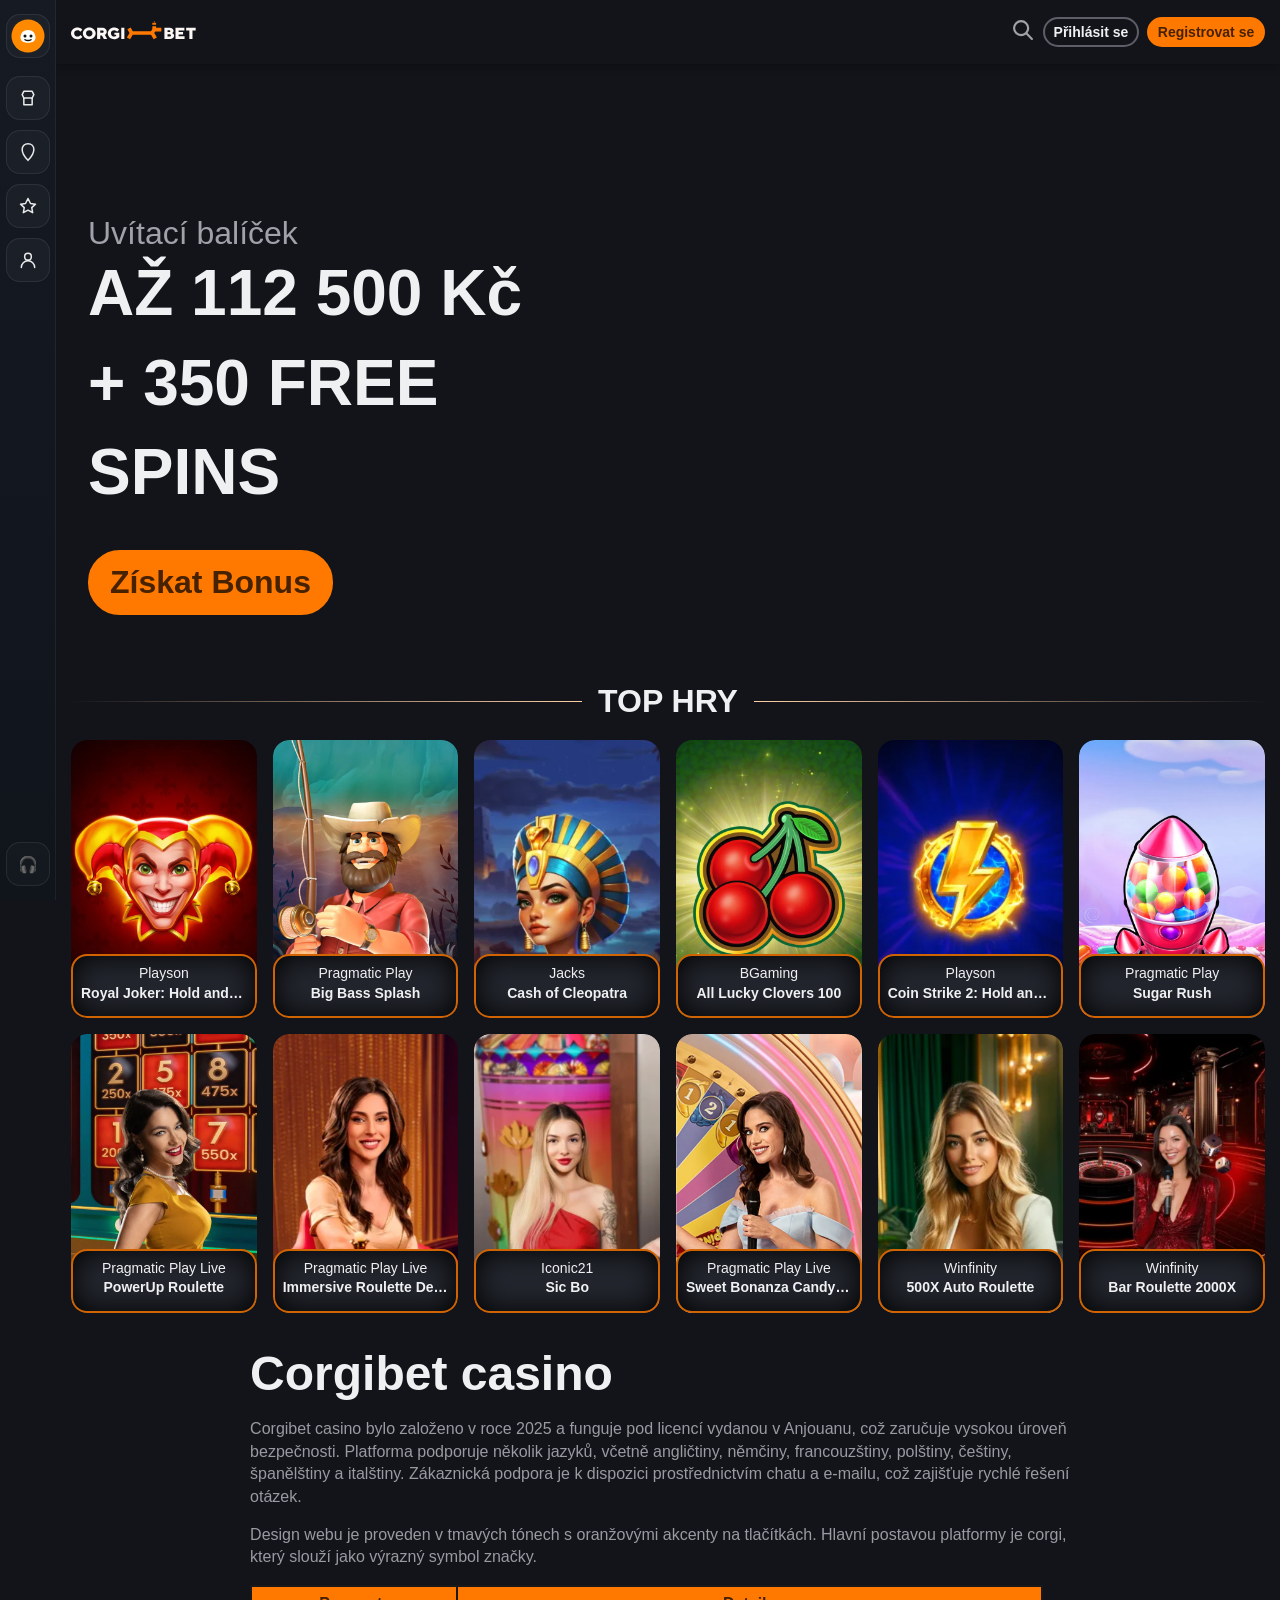
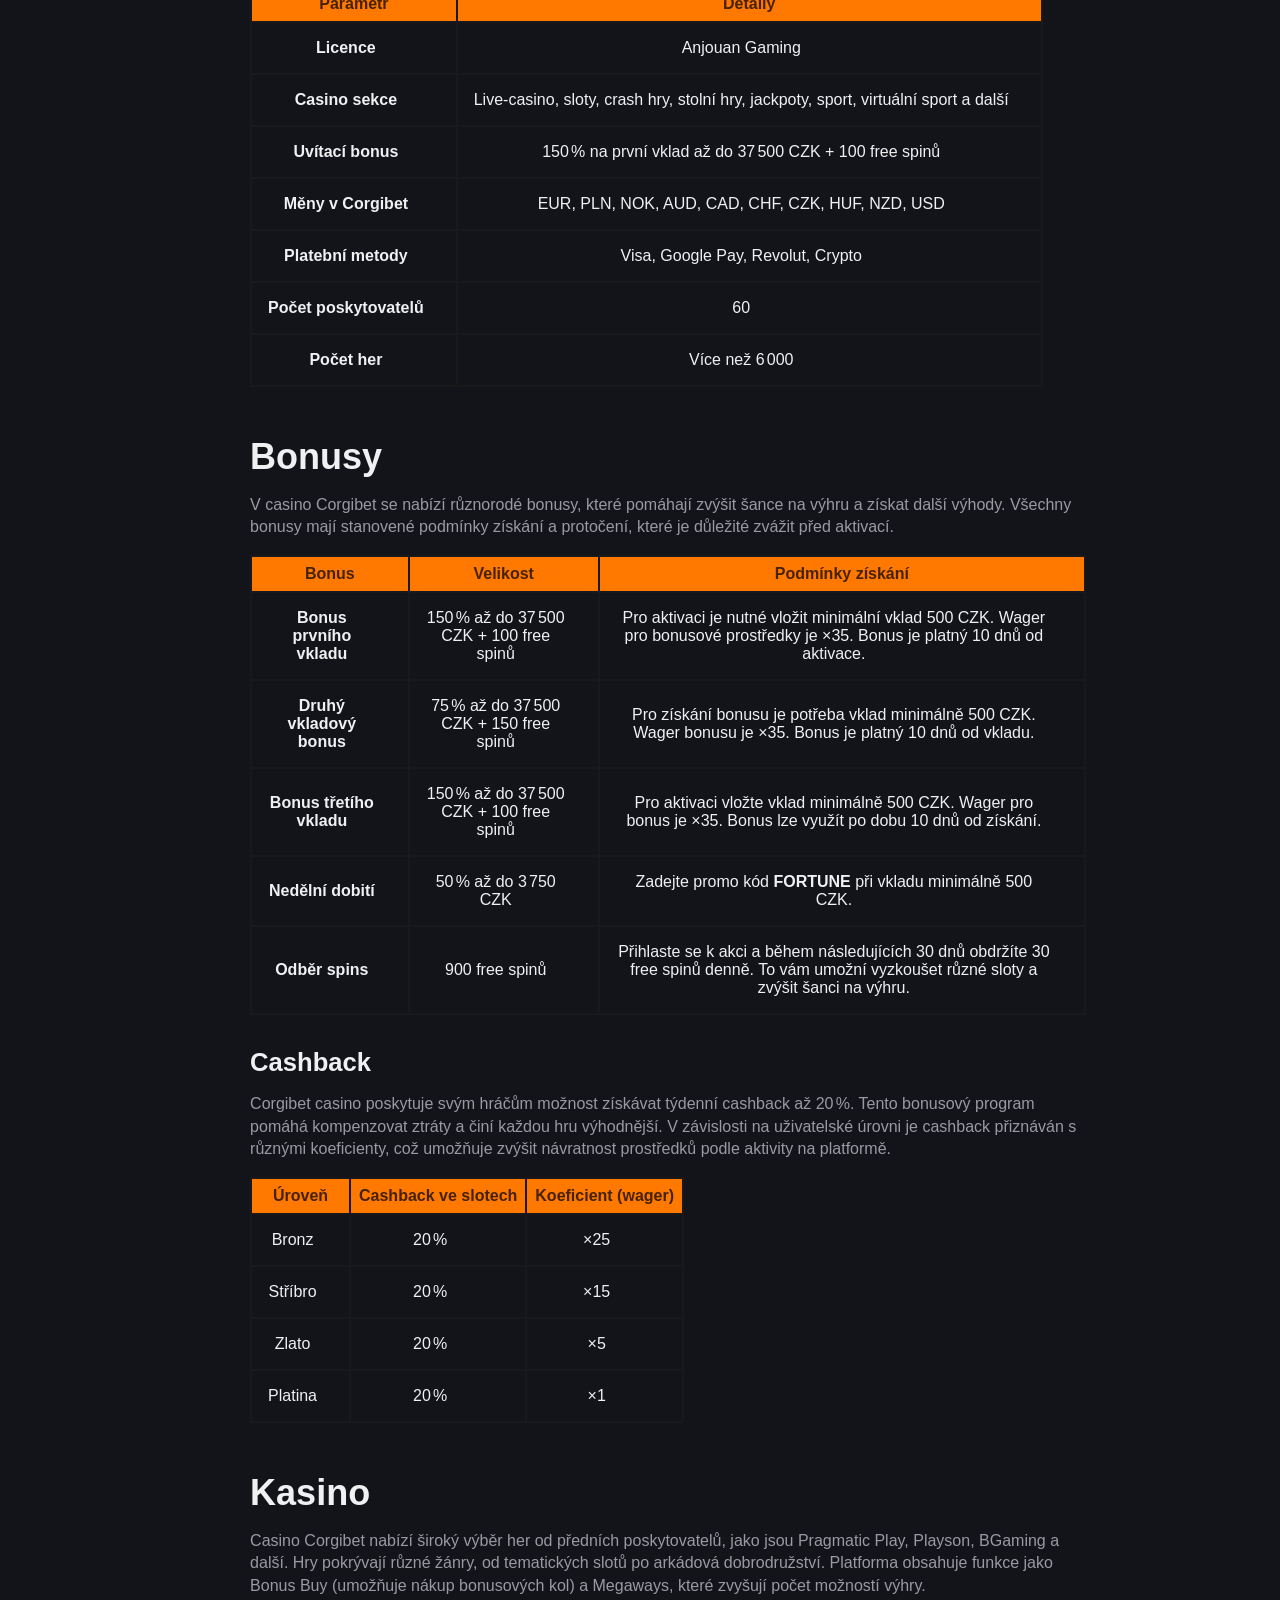
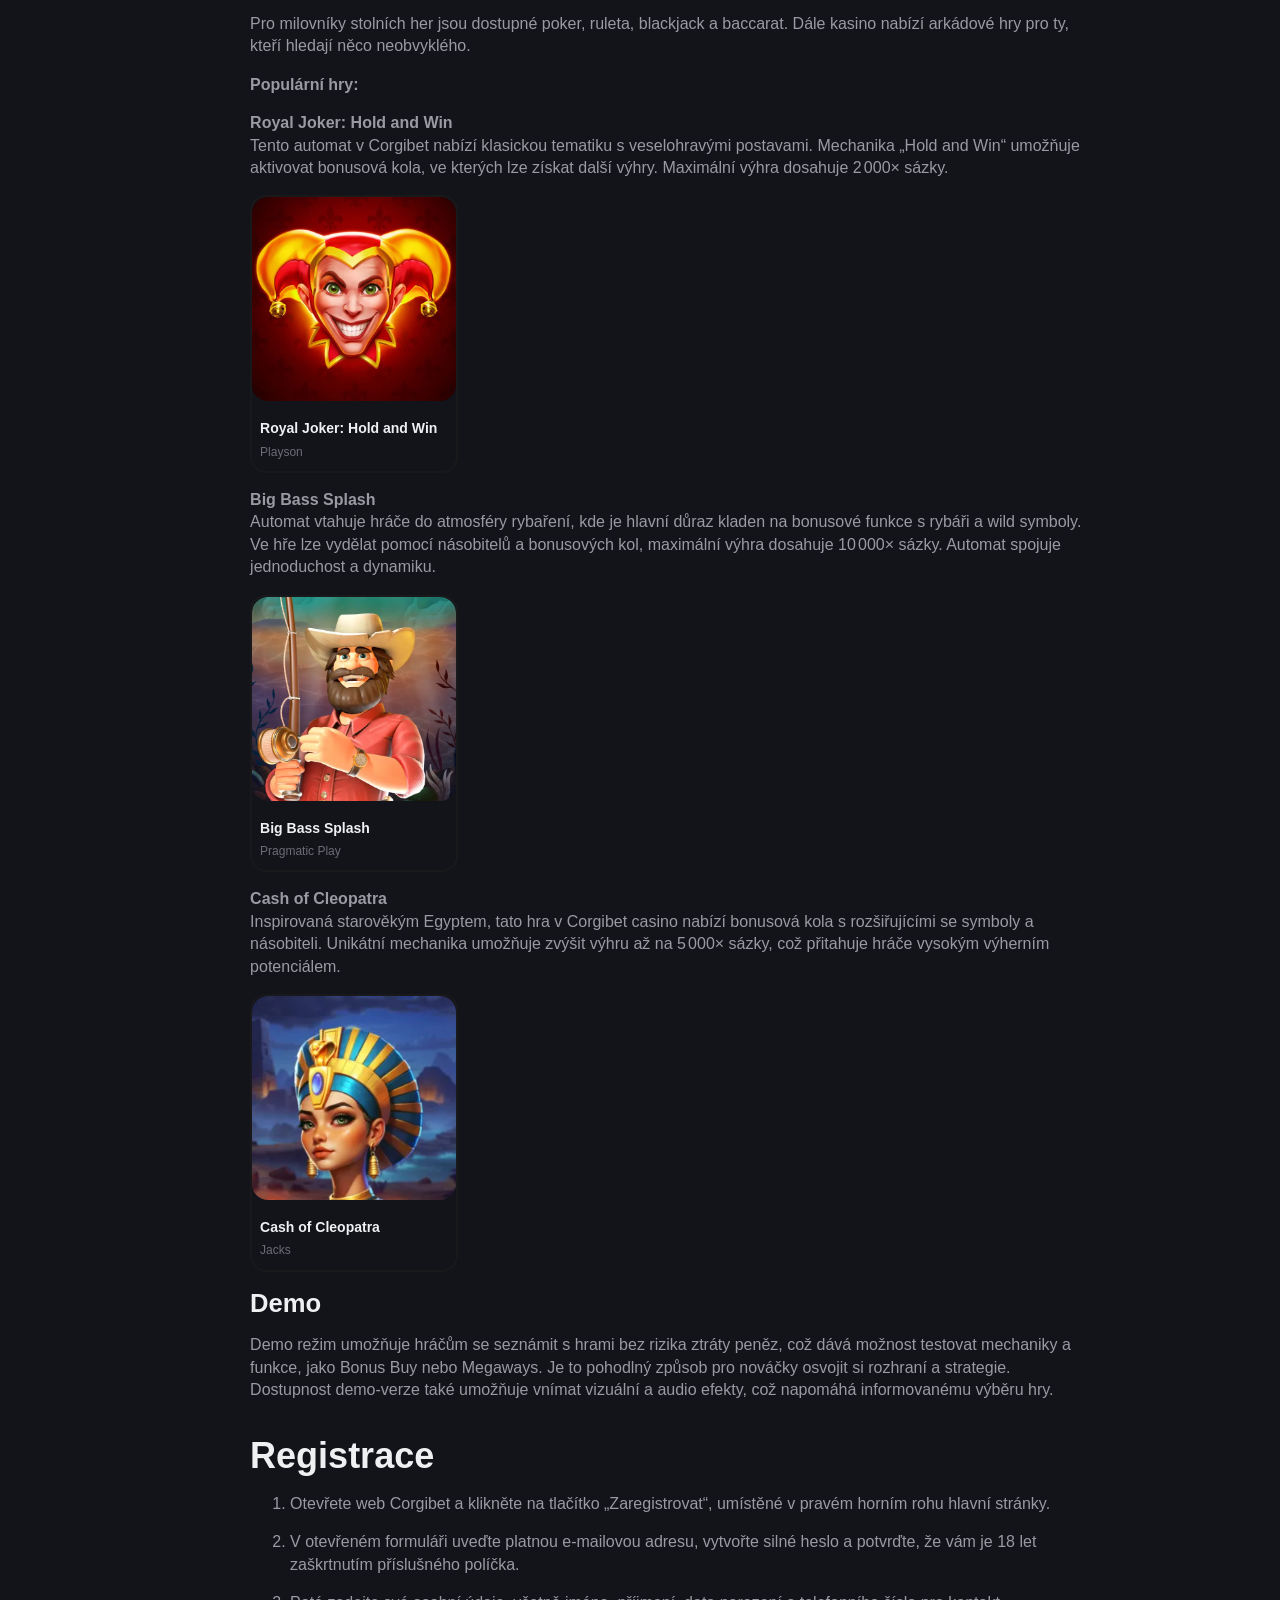
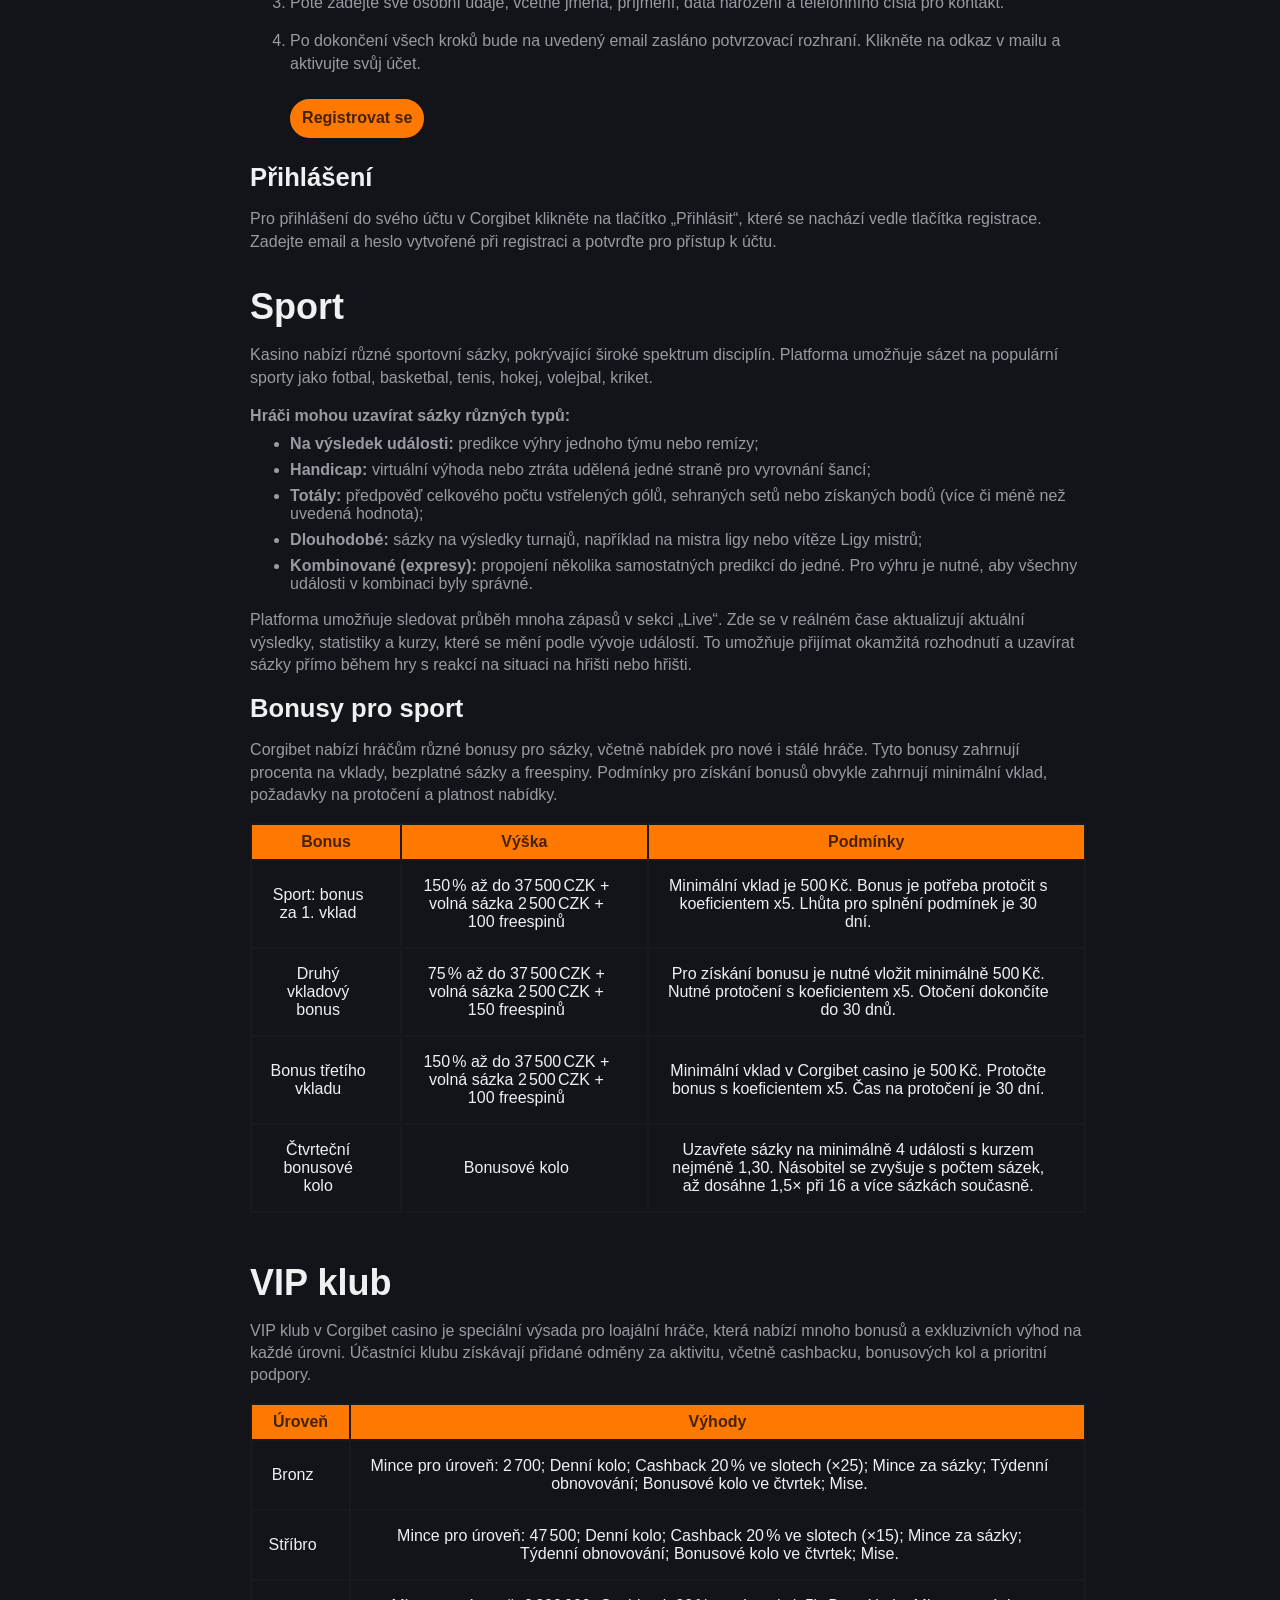
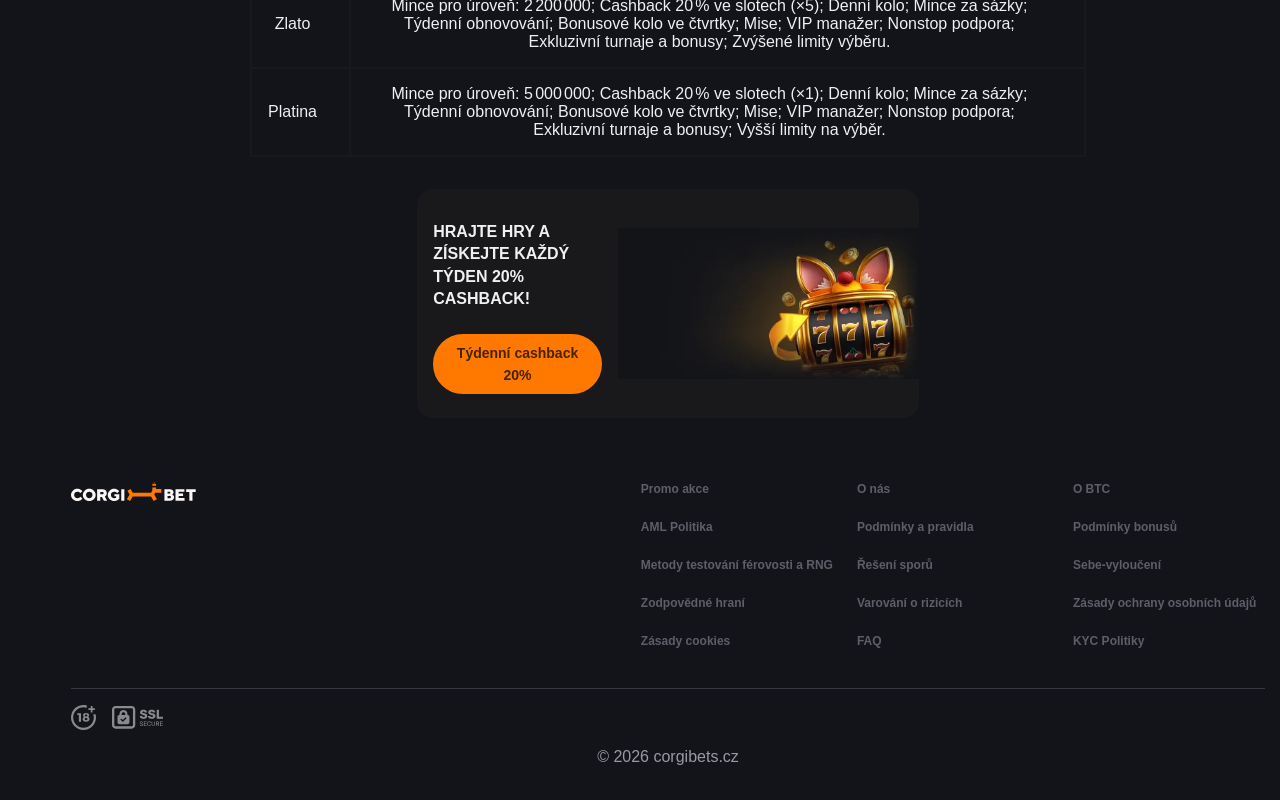
==== commit db49b3e9: "Update index.html" ====
--- a/index.html
+++ b/index.html
@@ -12,9 +12,8 @@
     <link rel="alternate" href="/cs-cs/" hreflang="cs-CS" />
     <link rel="canonical" href="/" />
     <title>Corgibet casino – online kasino pro hráče z Česka</title>
-    <link rel="icon" href="/favicon.svg" />
-    <link rel="stylesheet" href="/assets/css/style.css" />
-    <script src="/assets/js/main.js" defer></script>
+    <link rel="stylesheet" href="assets/css/style.css" />
+    <script src="assets/js/main.js" defer></script>
   </head>
   <body id="root-elem">
     <aside class="leftbar" aria-label="Sidebar">
@@ -1330,3 +1329,4 @@
     ></script>
   </body>
 </html>
+
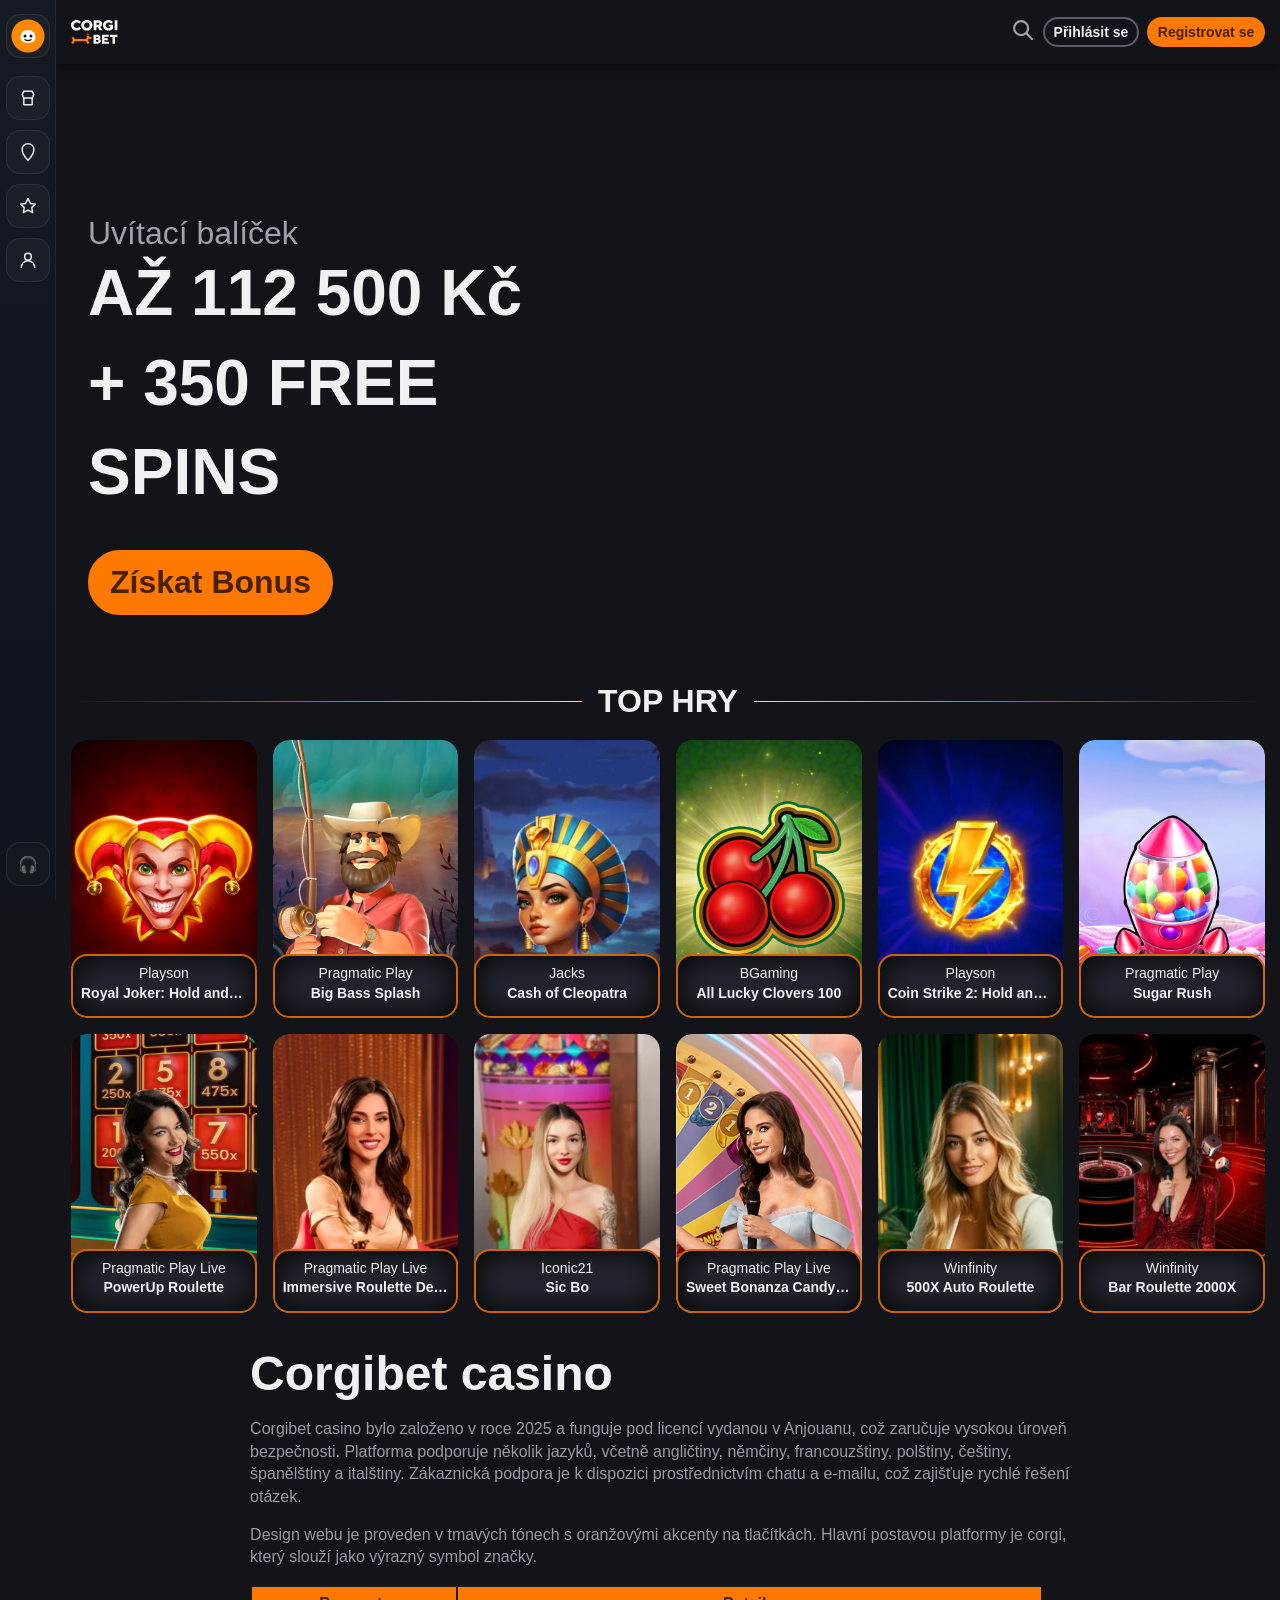
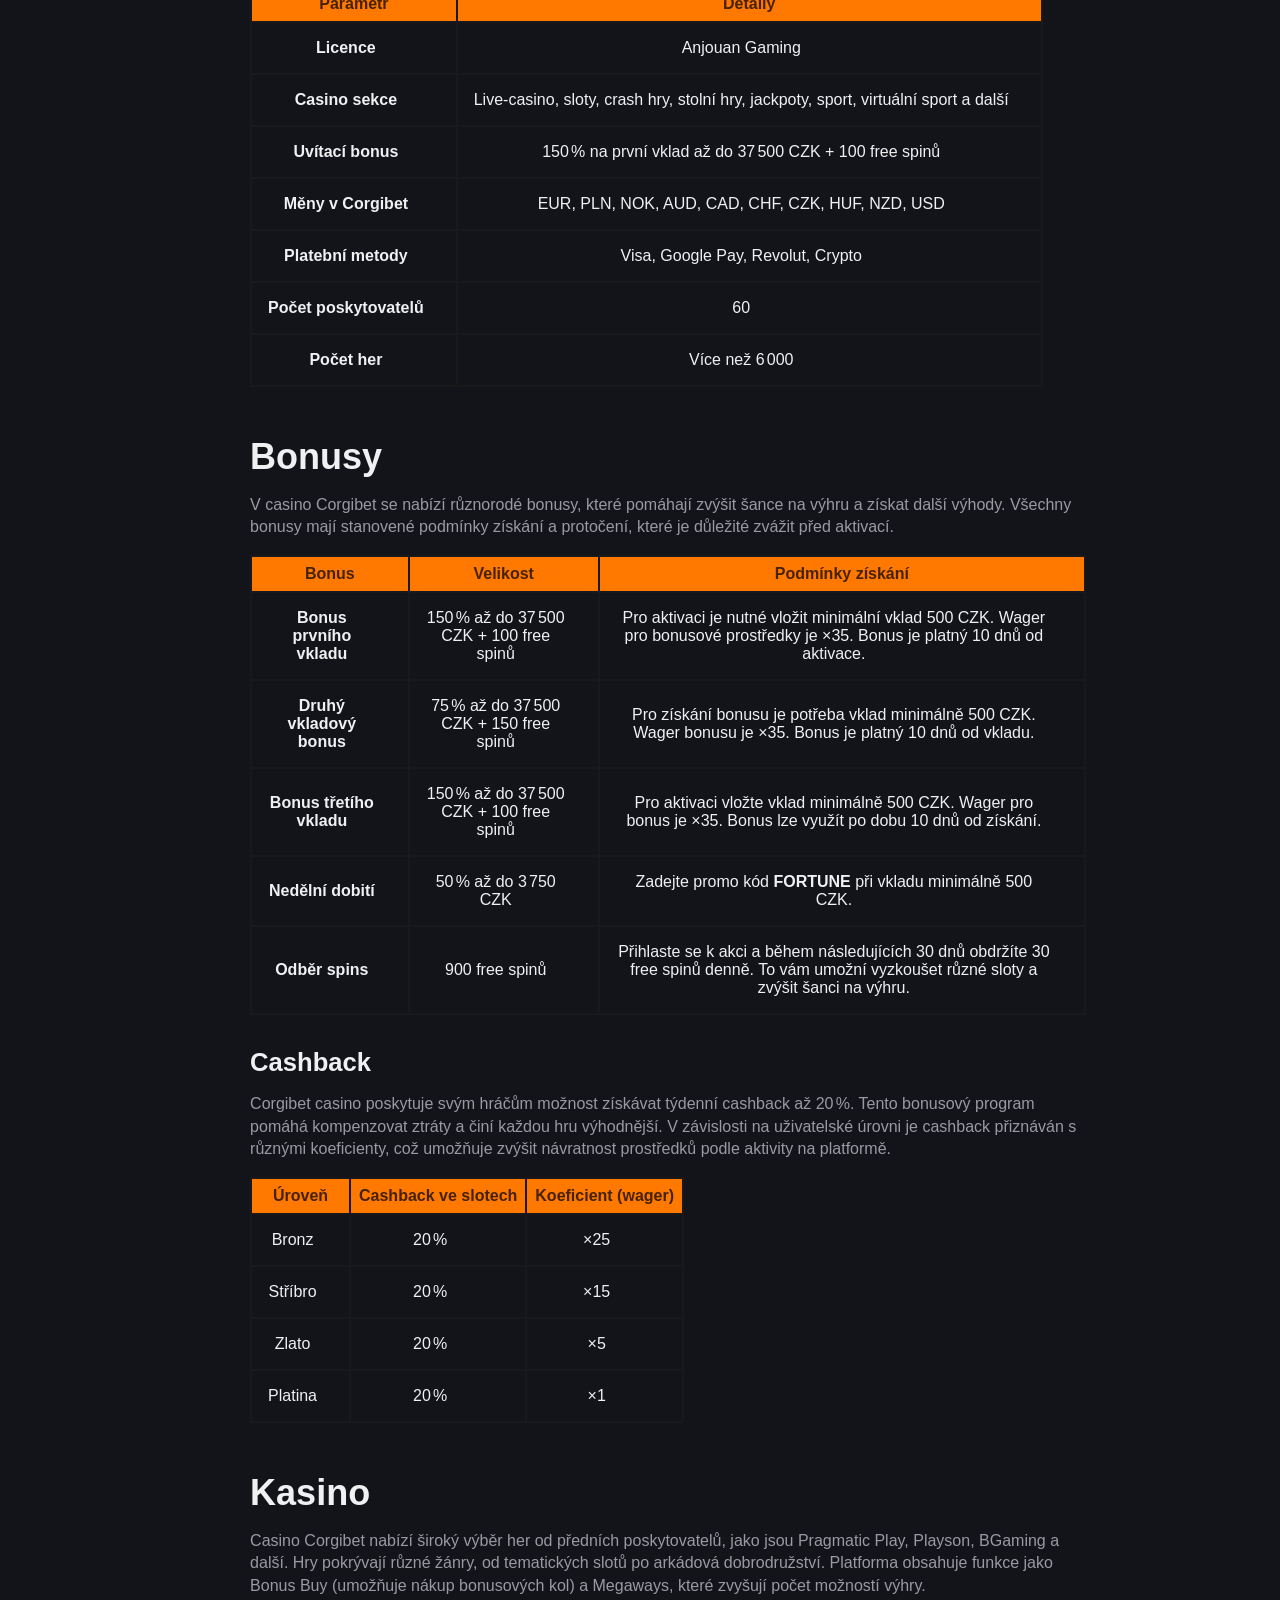
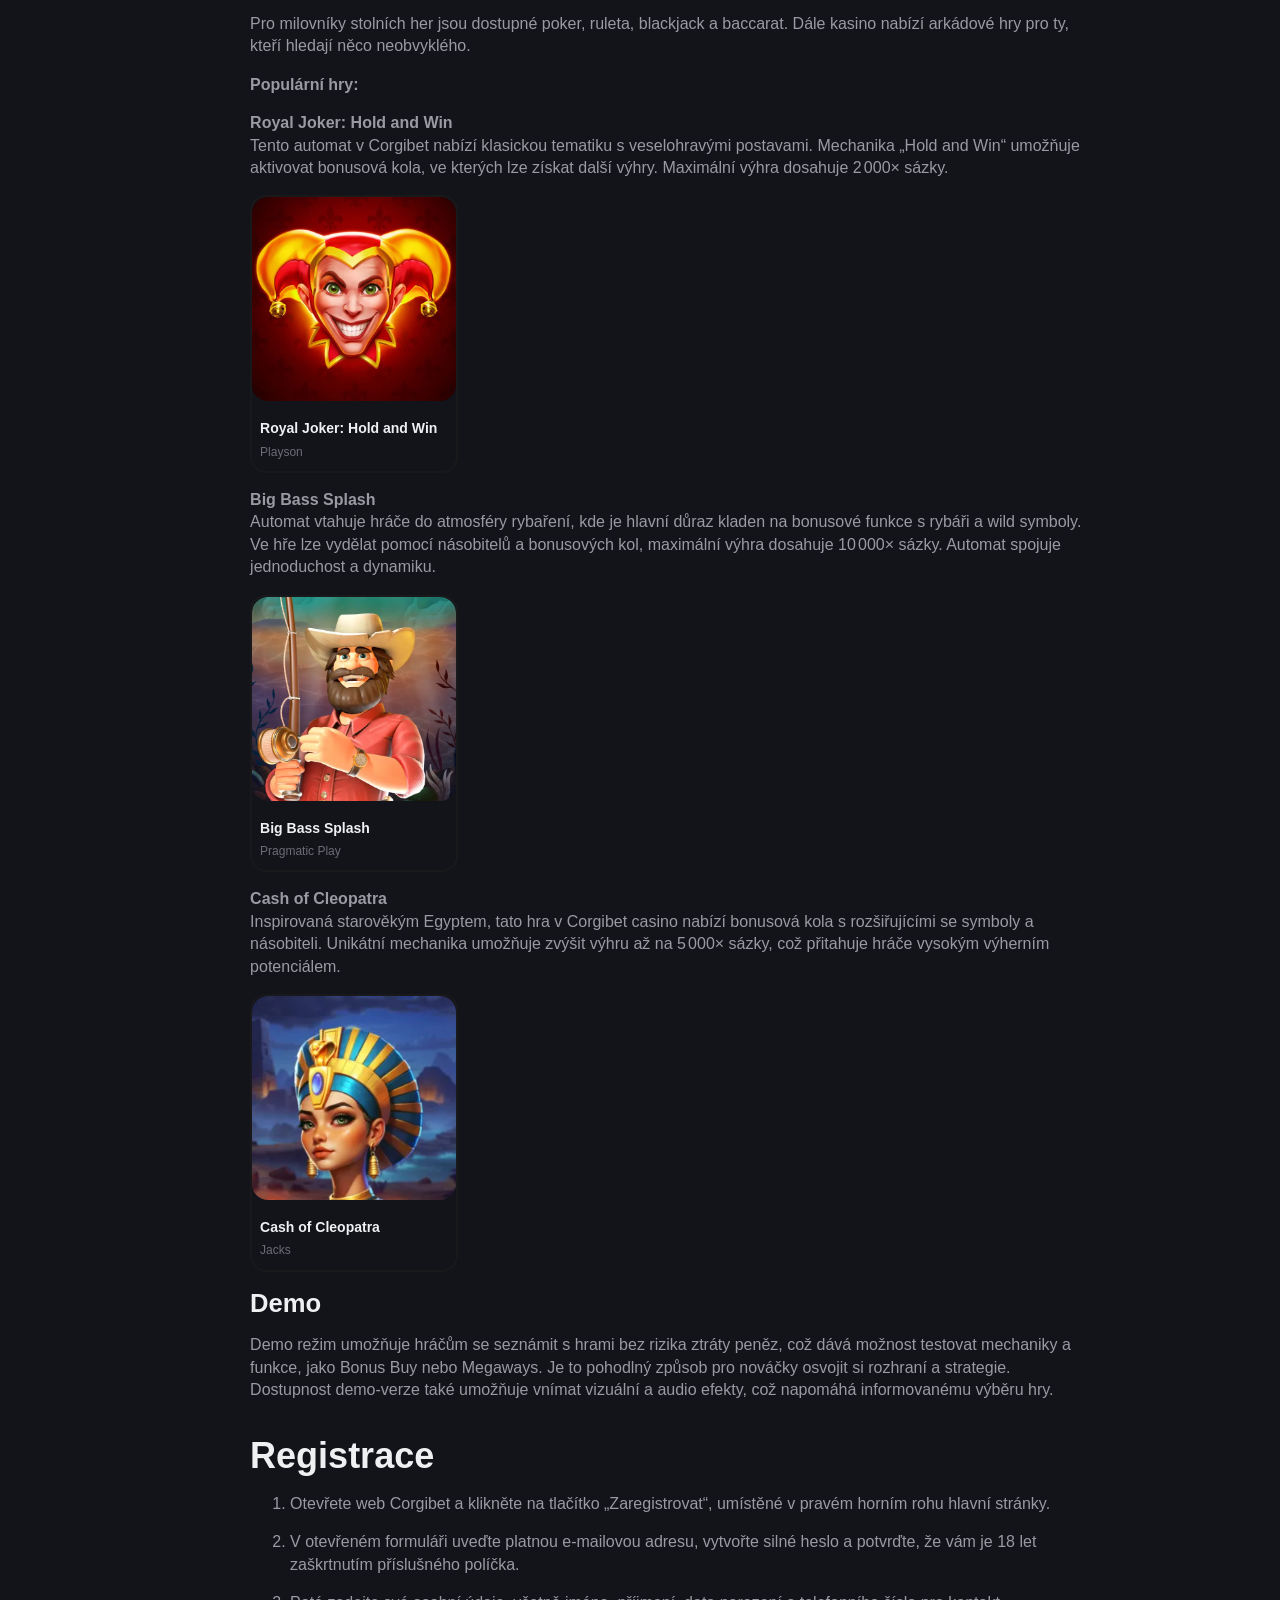
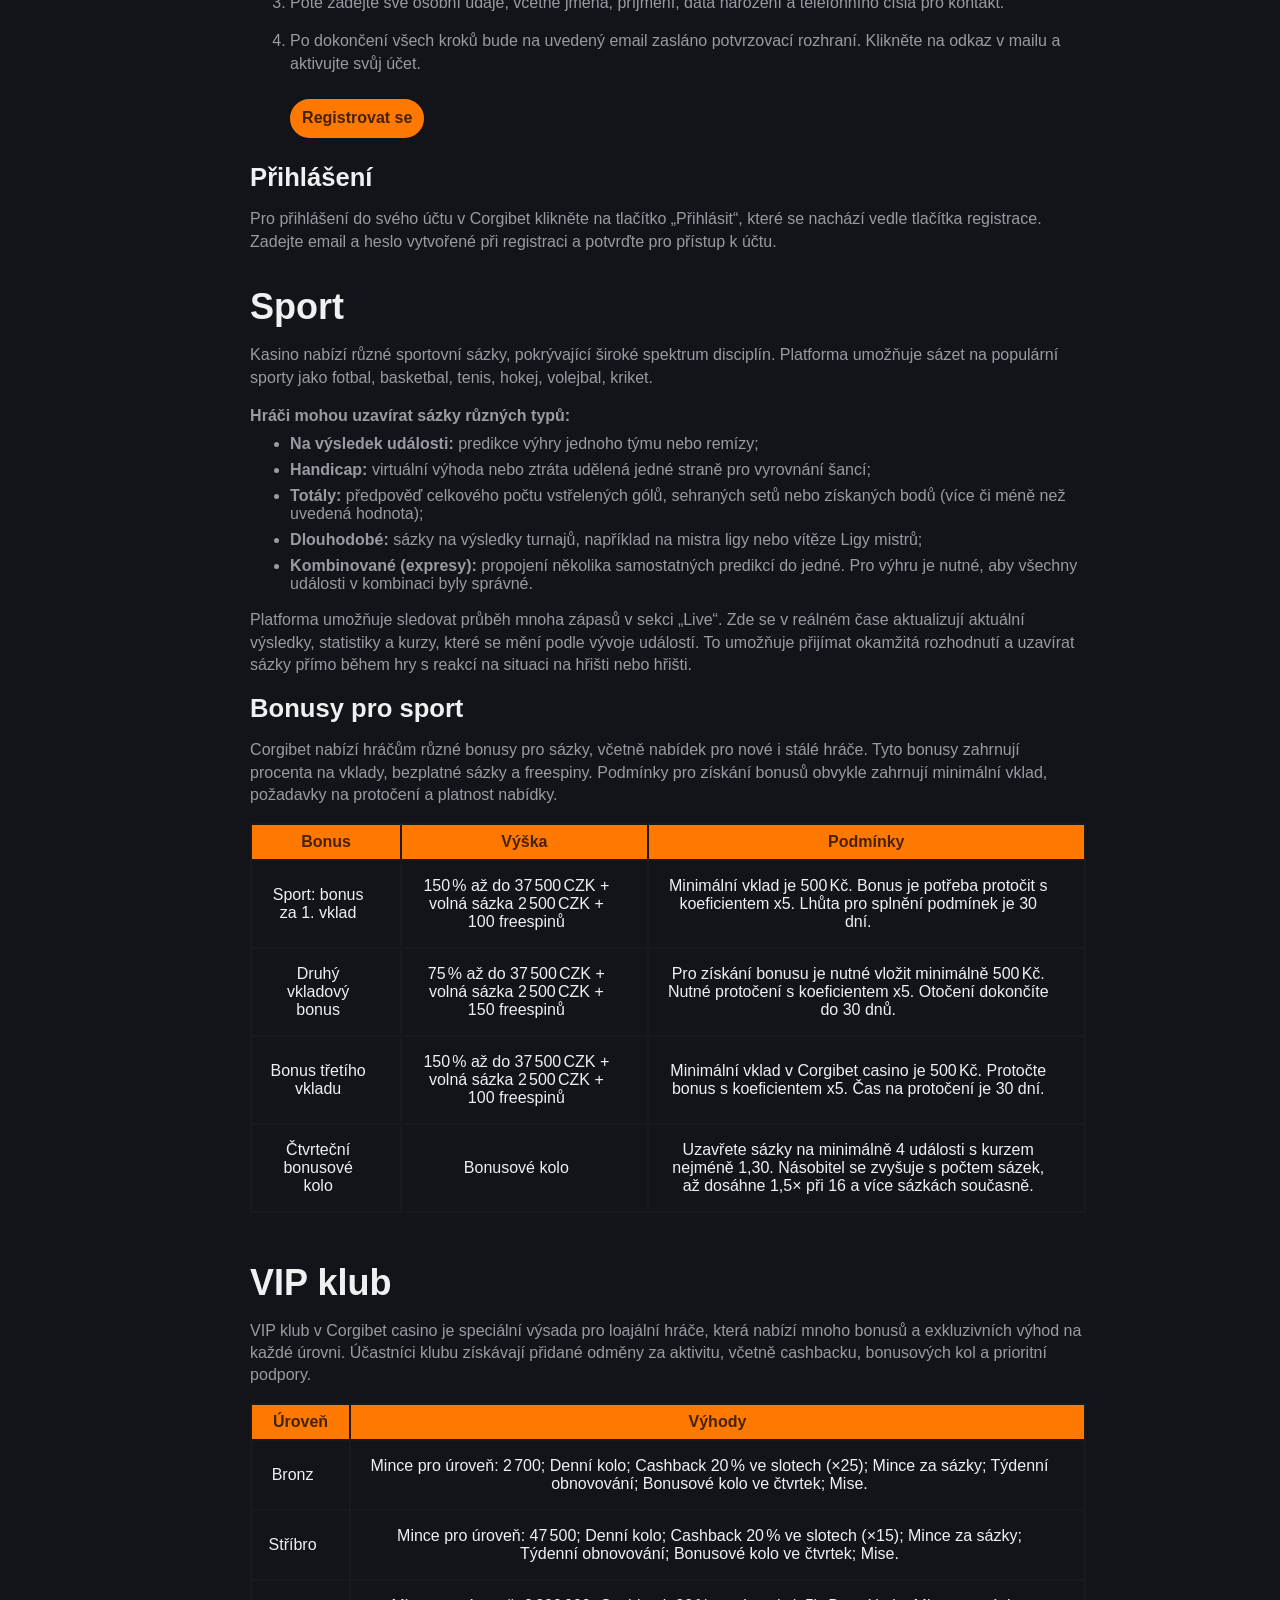
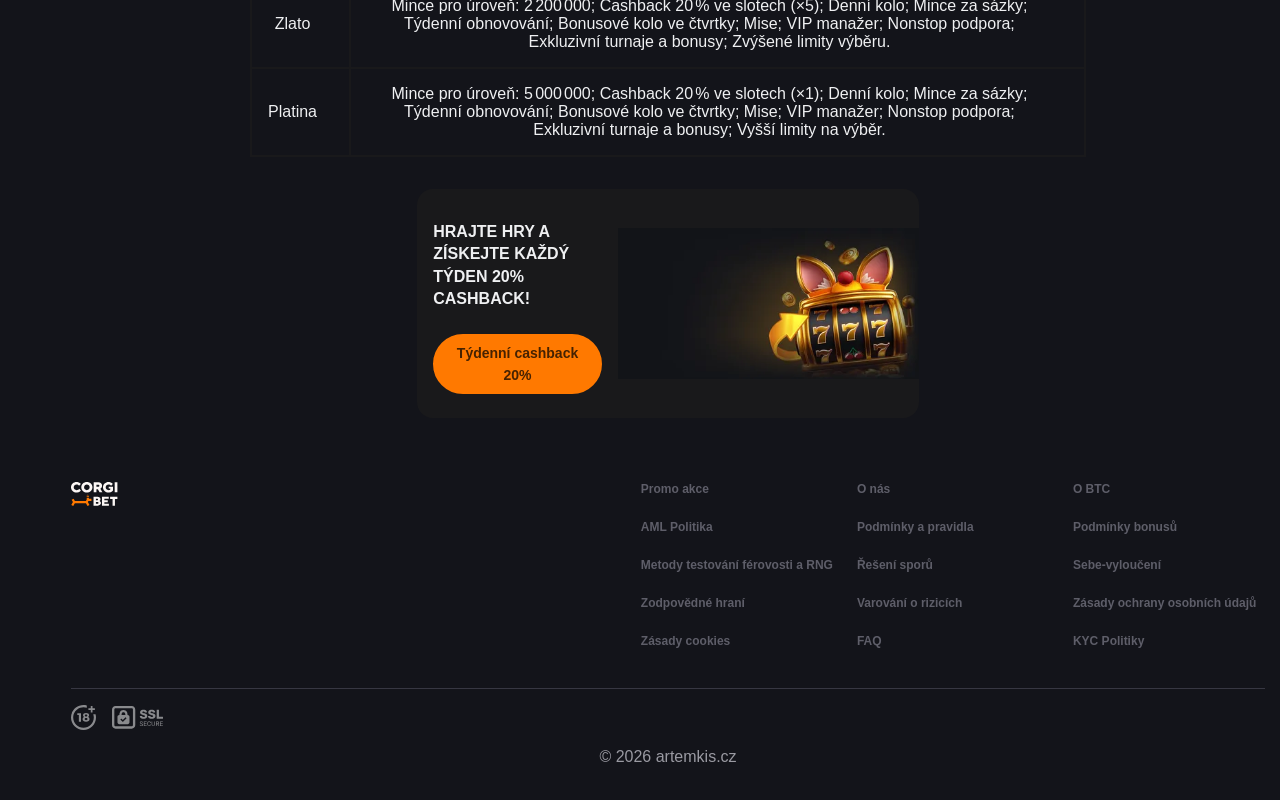
==== commit 02329efe: "Update index.html" ====
--- a/index.html
+++ b/index.html
@@ -111,12 +111,12 @@
               <a href="/" class="logo">
                 <picture>
                   <source
-                    srcset="/assets/static/img/logo-mobile.svg"
+                    srcset="assets/static/img/logo-mobile.svg"
                     media="(max-width: 768px)"
                   />
                   <img
                     eleventy:ignore
-                    src="/assets/static/img/logo.svg"
+                    src="assets/static/img/logo.svg"
                     alt="Corgibet: go home"
                     class="logo__img"
                   />
@@ -163,15 +163,15 @@
             <div class="hero__inner container-fluid">
               <picture>
                 <source
-                  srcset="/assets/static/img/hero/mobile.webp"
+                  srcset="assets/static/img/hero/mobile.webp"
                   media="(max-width: 768px)"
                 />
                 <img
                   class="hero__banner"
-                  src="/assets/static/img/hero/desktop.webp"
+                  src="assets/static/img/hero/desktop.webp"
                   srcset="
-                    /assets/static/img/hero/desktop.webp    1x,
-                    /assets/static/img/hero/desktop@2x.webp 2x
+                    assets/static/img/hero/desktop.webp    1x,
+                    assets/static/img/hero/desktop@2x.webp 2x
                   "
                   alt="hero banner"
                   width="1296"
@@ -249,7 +249,7 @@
                     <span class="game-card__main">
                       <img
                         class="game-card__thumbnail"
-                        src="/assets/static/img/gSNXrmmppK-600.webp"
+                        src="assets/static/img/gSNXrmmppK-600.webp"
                         alt="Big Bass Splash"
                         loading="lazy"
                         width="600"
@@ -290,7 +290,7 @@
                     <span class="game-card__main">
                       <img
                         class="game-card__thumbnail"
-                        src="/assets/static/img/QiTL96-5j3-253.webp"
+                        src="assets/static/img/QiTL96-5j3-253.webp"
                         alt="Cash of Cleopatra"
                         loading="lazy"
                         width="253"
@@ -331,7 +331,7 @@
                     <span class="game-card__main">
                       <img
                         class="game-card__thumbnail"
-                        src="/assets/static/img/eSlnQTkDBV-600.webp"
+                        src="assets/static/img/eSlnQTkDBV-600.webp"
                         alt="All Lucky Clovers 100"
                         loading="lazy"
                         width="600"
@@ -372,7 +372,7 @@
                     <span class="game-card__main">
                       <img
                         class="game-card__thumbnail"
-                        src="/assets/static/img/8b07-ww6Yx-253.webp"
+                        src="assets/static/img/8b07-ww6Yx-253.webp"
                         alt="Coin Strike 2: Hold and Win"
                         loading="lazy"
                         width="253"
@@ -415,7 +415,7 @@
                     <span class="game-card__main">
                       <img
                         class="game-card__thumbnail"
-                        src="/assets/static/img/9BsUdUb_7c-600.webp"
+                        src="assets/static/img/9BsUdUb_7c-600.webp"
                         alt="Sugar Rush"
                         loading="lazy"
                         width="600"
@@ -456,7 +456,7 @@
                     <span class="game-card__main">
                       <img
                         class="game-card__thumbnail"
-                        src="/assets/static/img/ZRxYdnKAhg-600.webp"
+                        src="assets/static/img/ZRxYdnKAhg-600.webp"
                         alt="PowerUp Roulette"
                         loading="lazy"
                         width="600"
@@ -497,7 +497,7 @@
                     <span class="game-card__main">
                       <img
                         class="game-card__thumbnail"
-                        src="/assets/static/img/Y3id3Z88mS-253.webp"
+                        src="assets/static/img/Y3id3Z88mS-253.webp"
                         alt="Immersive Roulette Deluxe"
                         loading="lazy"
                         width="253"
@@ -538,7 +538,7 @@
                     <span class="game-card__main">
                       <img
                         class="game-card__thumbnail"
-                        src="/assets/static/img/ONq4-LmsYn-253.webp"
+                        src="assets/static/img/ONq4-LmsYn-253.webp"
                         alt="Sic Bo"
                         loading="lazy"
                         width="253"
@@ -579,7 +579,7 @@
                     <span class="game-card__main">
                       <img
                         class="game-card__thumbnail"
-                        src="/assets/static/img/o9UXDIHdBh-601.webp"
+                        src="assets/static/img/o9UXDIHdBh-601.webp"
                         alt="Sweet Bonanza CandyLand"
                         loading="lazy"
                         width="601"
@@ -620,7 +620,7 @@
                     <span class="game-card__main">
                       <img
                         class="game-card__thumbnail"
-                        src="/assets/static/img/LhCLNY_z5i-253.webp"
+                        src="assets/static/img/LhCLNY_z5i-253.webp"
                         alt="500X Auto Roulette"
                         loading="lazy"
                         width="253"
@@ -661,7 +661,7 @@
                     <span class="game-card__main">
                       <img
                         class="game-card__thumbnail"
-                        src="/assets/static/img/Shcl82bgHv-252.webp"
+                        src="assets/static/img/Shcl82bgHv-252.webp"
                         alt="Bar Roulette 2000X"
                         loading="lazy"
                         width="252"
@@ -896,7 +896,7 @@
                     <span class="game-card__main">
                       <img
                         class="game-card__thumbnail"
-                        src="/assets/static/img/8TLQrqBaVF-600.webp"
+                        src="assets/static/img/8TLQrqBaVF-600.webp"
                         alt="Royal Joker: Hold and Win"
                         loading="lazy"
                         width="600"
@@ -925,7 +925,7 @@
                     <span class="game-card__main">
                       <img
                         class="game-card__thumbnail"
-                        src="/assets/static/img/gSNXrmmppK-600.webp"
+                        src="assets/static/img/gSNXrmmppK-600.webp"
                         alt="Big Bass Splash"
                         loading="lazy"
                         width="600"
@@ -951,7 +951,7 @@
                     <span class="game-card__main">
                       <img
                         class="game-card__thumbnail"
-                        src="/assets/static/img/QiTL96-5j3-253.webp"
+                        src="assets/static/img/QiTL96-5j3-253.webp"
                         alt="Cash of Cleopatra"
                         loading="lazy"
                         width="253"
@@ -1180,7 +1180,7 @@
                       width="438"
                       height="219"
                       loading="lazy"
-                      src="/assets/static/img/z2F7kO7Xwr-438.webp"
+                      src="assets/static/img/z2F7kO7Xwr-438.webp"
                       alt=": HRAJTE HRY A ZÍSKEJTE KAŽDÝ TÝDEN 20% CASHBACK!"
                       class="seo-bonus__cover"
                     />
@@ -1215,12 +1215,12 @@
               <a href="/" class="logo">
                 <picture>
                   <source
-                    srcset="/assets/static/img/logo-mobile.svg"
+                    srcset="assets/static/img/logo-mobile.svg"
                     media="(max-width: 768px)"
                   />
                   <img
                     eleventy:ignore=""
-                    src="/assets/static/img/logo.svg"
+                    src="assets/static/img/logo.svg"
                     alt="Corgibet: go home"
                     class="logo__img"
                   />
@@ -1299,14 +1299,14 @@
                 <img
                   width="25"
                   height="24"
-                  src="/assets/static/icon/age.svg"
+                  src="assets/static/icon/age.svg"
                   alt="18+"
                   class="footer__icon"
                 />
                 <img
                   width="51"
                   height="23"
-                  src="/assets/static/icon/ssl.svg"
+                  src="assets/static/icon/ssl.svg"
                   alt="SSL Secure"
                   class="footer__icon"
                 />
@@ -1316,7 +1316,7 @@
             <p class="smart-copyright">
               &copy;
               <span class="smart-copyright__year"> 2026 </span>
-              corgibets.cz
+              artemkis.cz
             </p>
           </div>
         </footer>
@@ -1330,3 +1330,4 @@
   </body>
 </html>
 
+
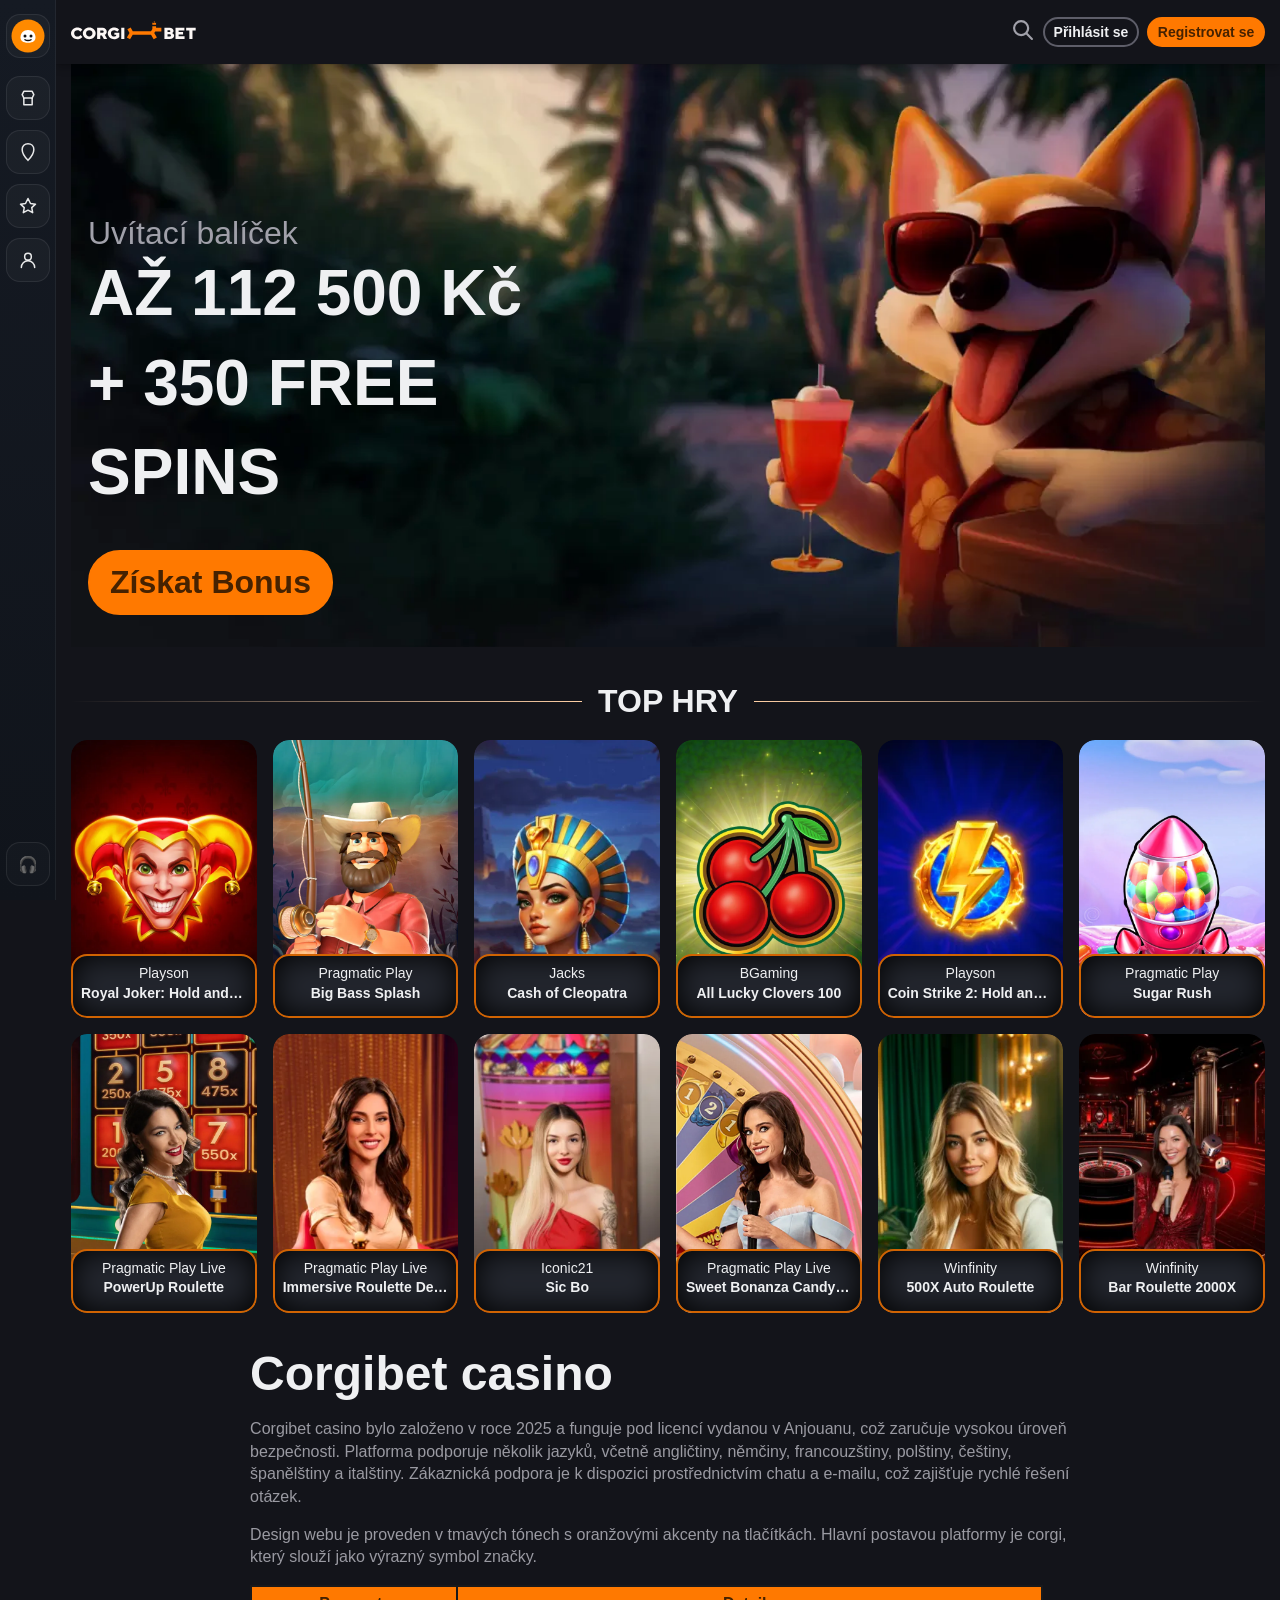
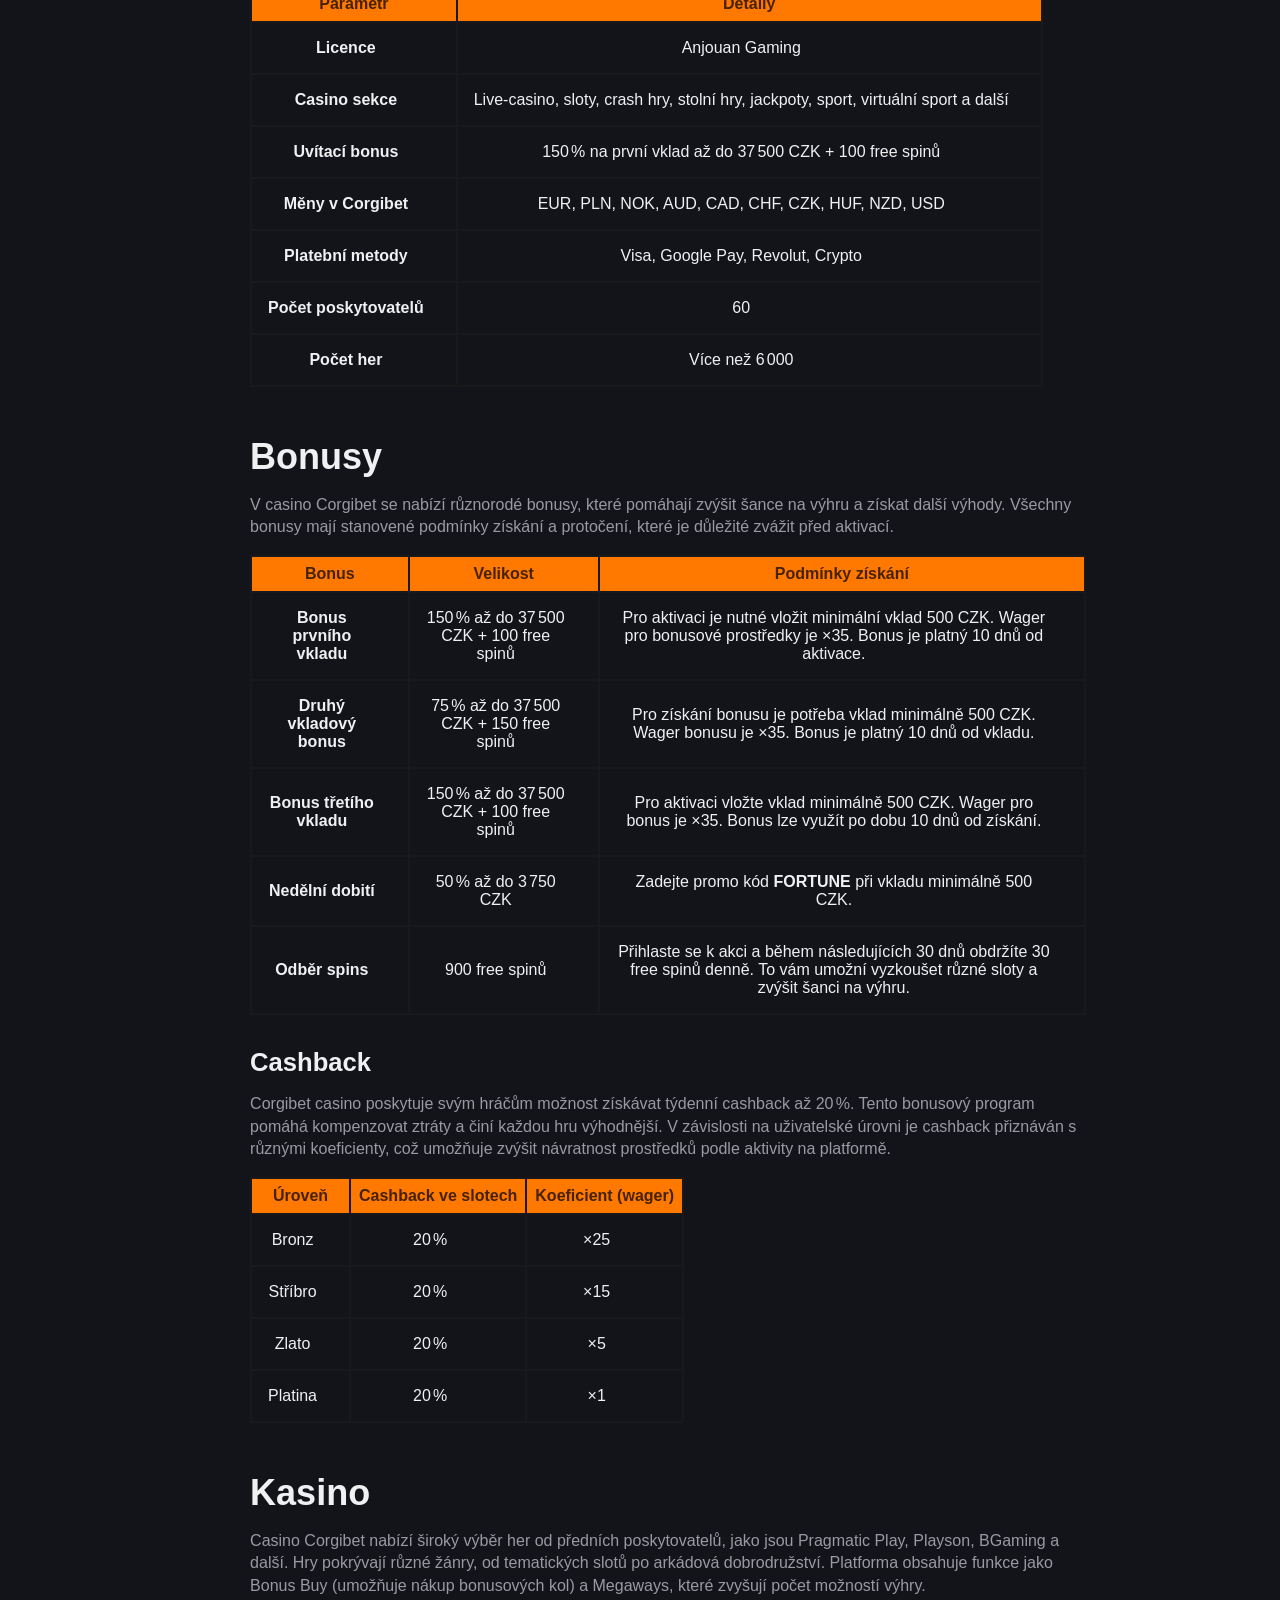
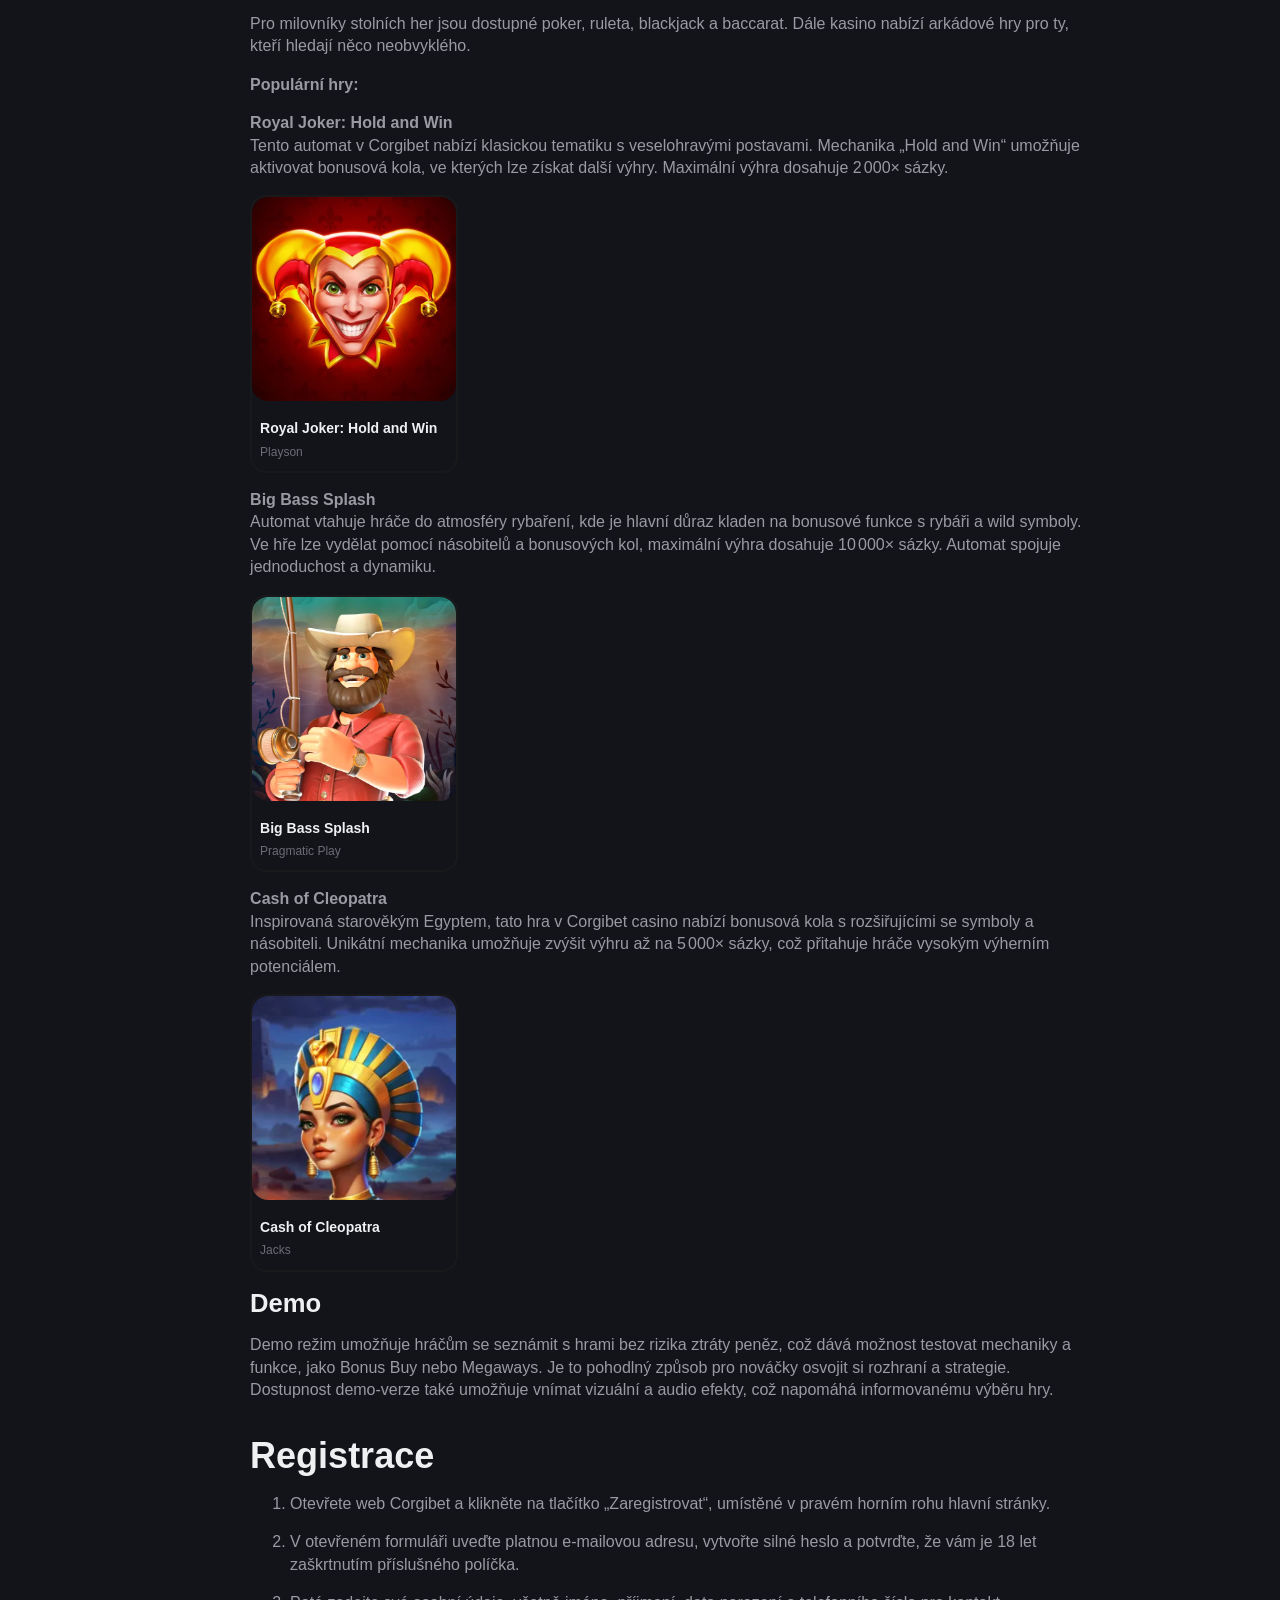
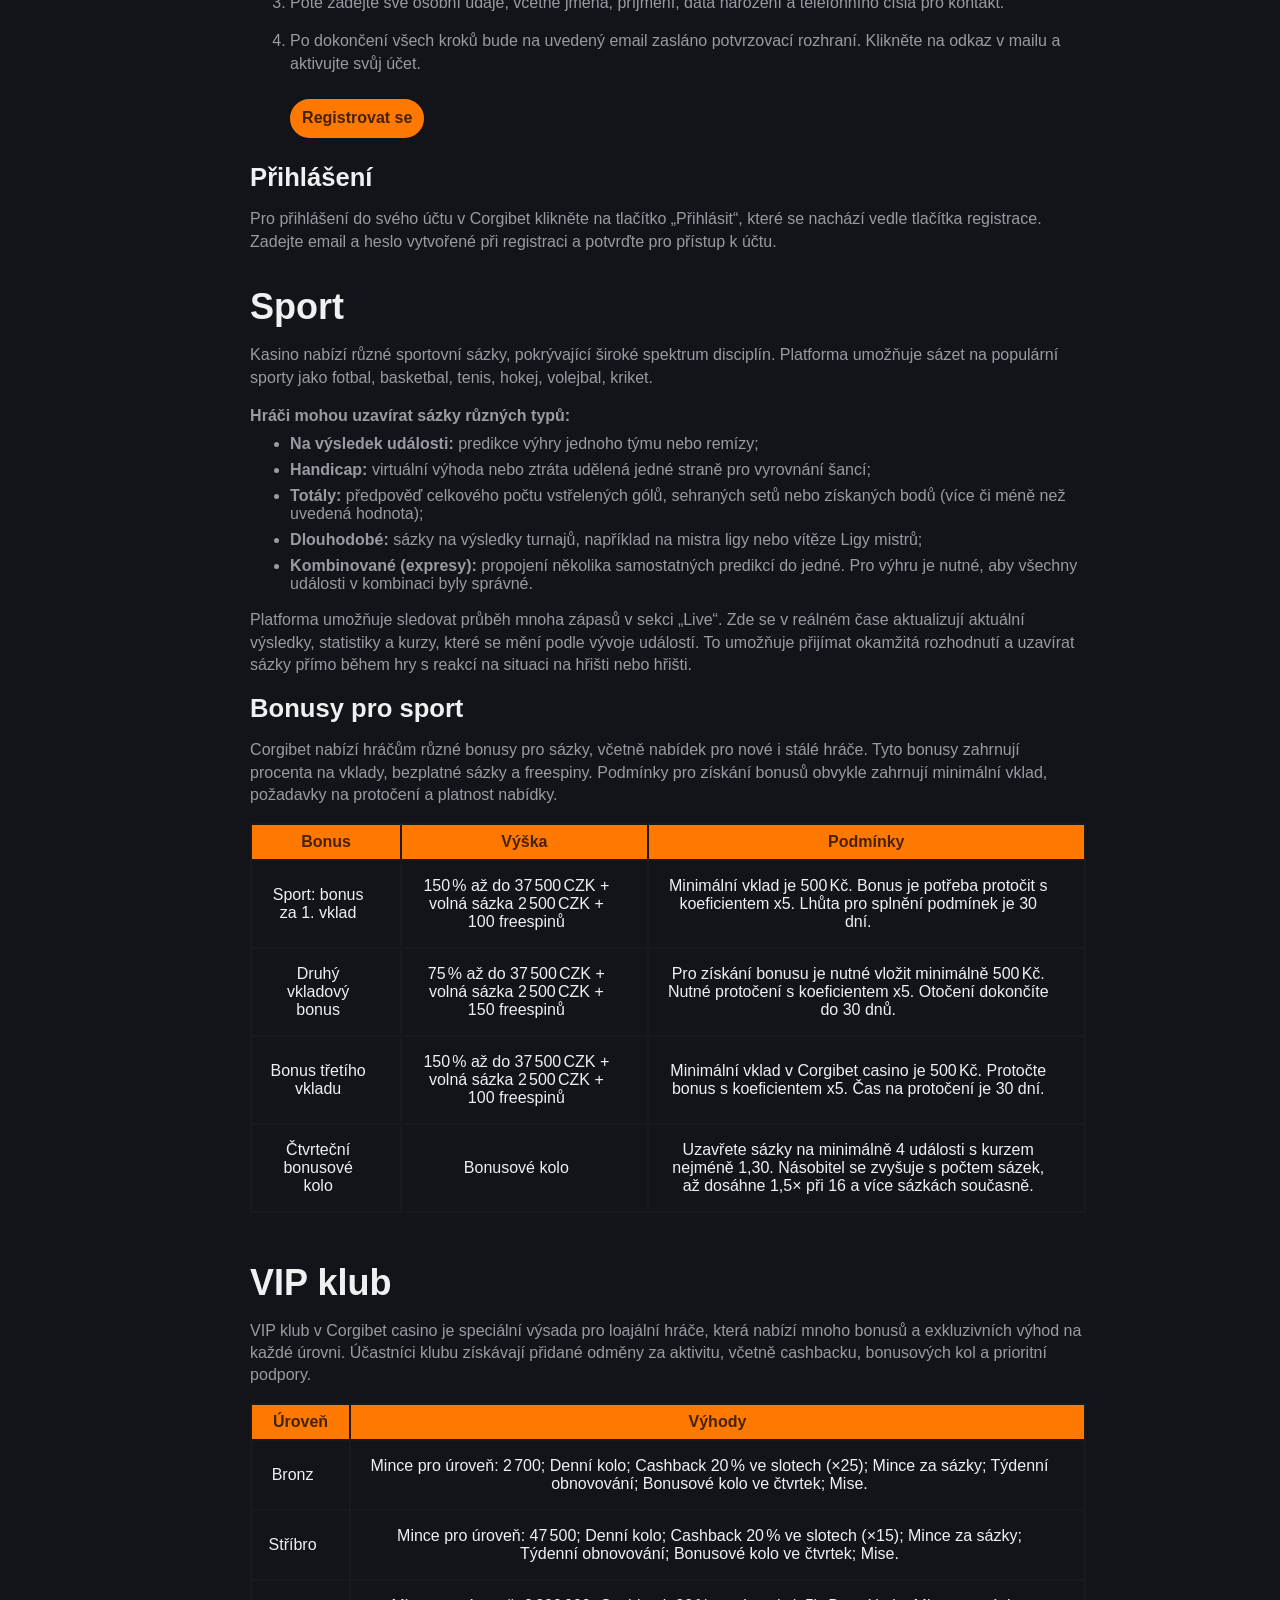
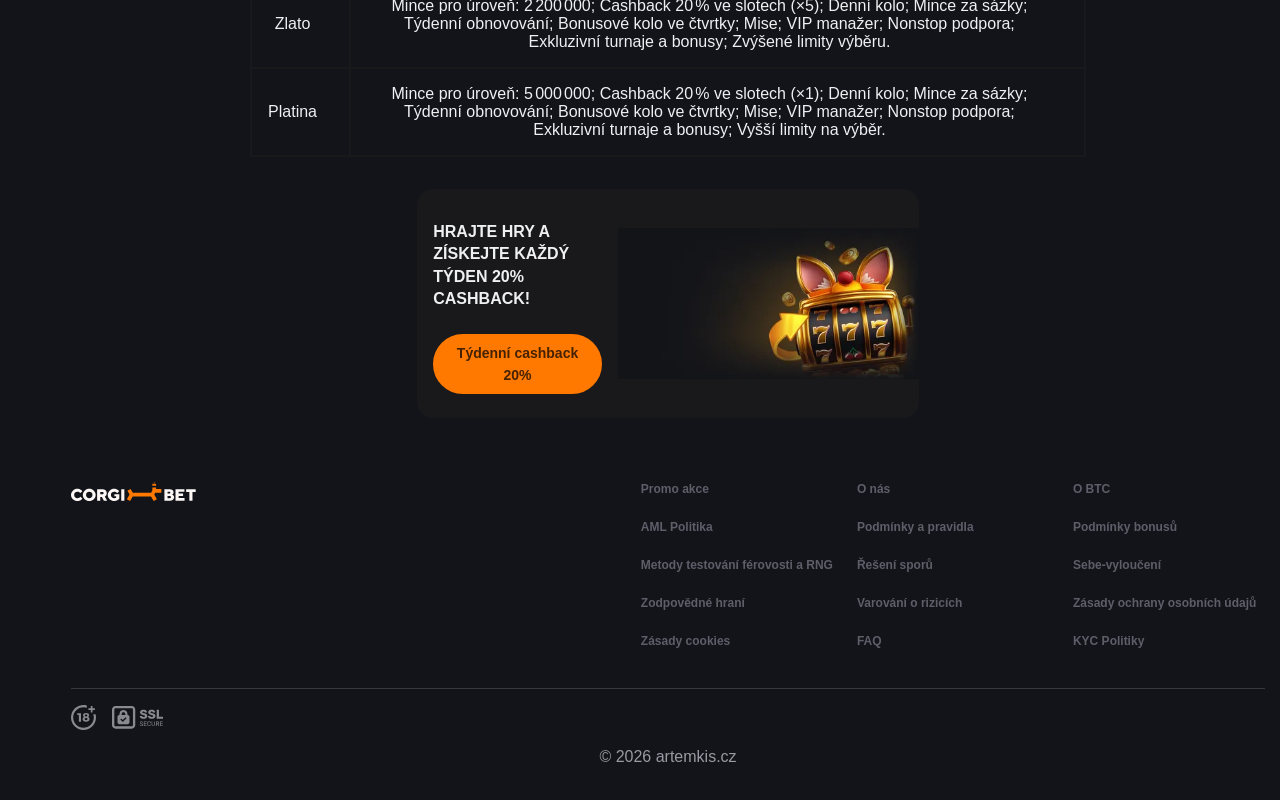
==== commit 8a989ec8: "Update index.html" ====
--- a/index.html
+++ b/index.html
@@ -208,7 +208,7 @@
                     <span class="game-card__main">
                       <img
                         class="game-card__thumbnail"
-                        src="/assets/static/img/8TLQrqBaVF-600.webp"
+                        src="assets/static/img/8TLQrqBaVF-600.webp"
                         alt="Royal Joker: Hold and Win"
                         loading="lazy"
                         width="600"
@@ -1331,3 +1331,4 @@
 </html>
 
 
+
